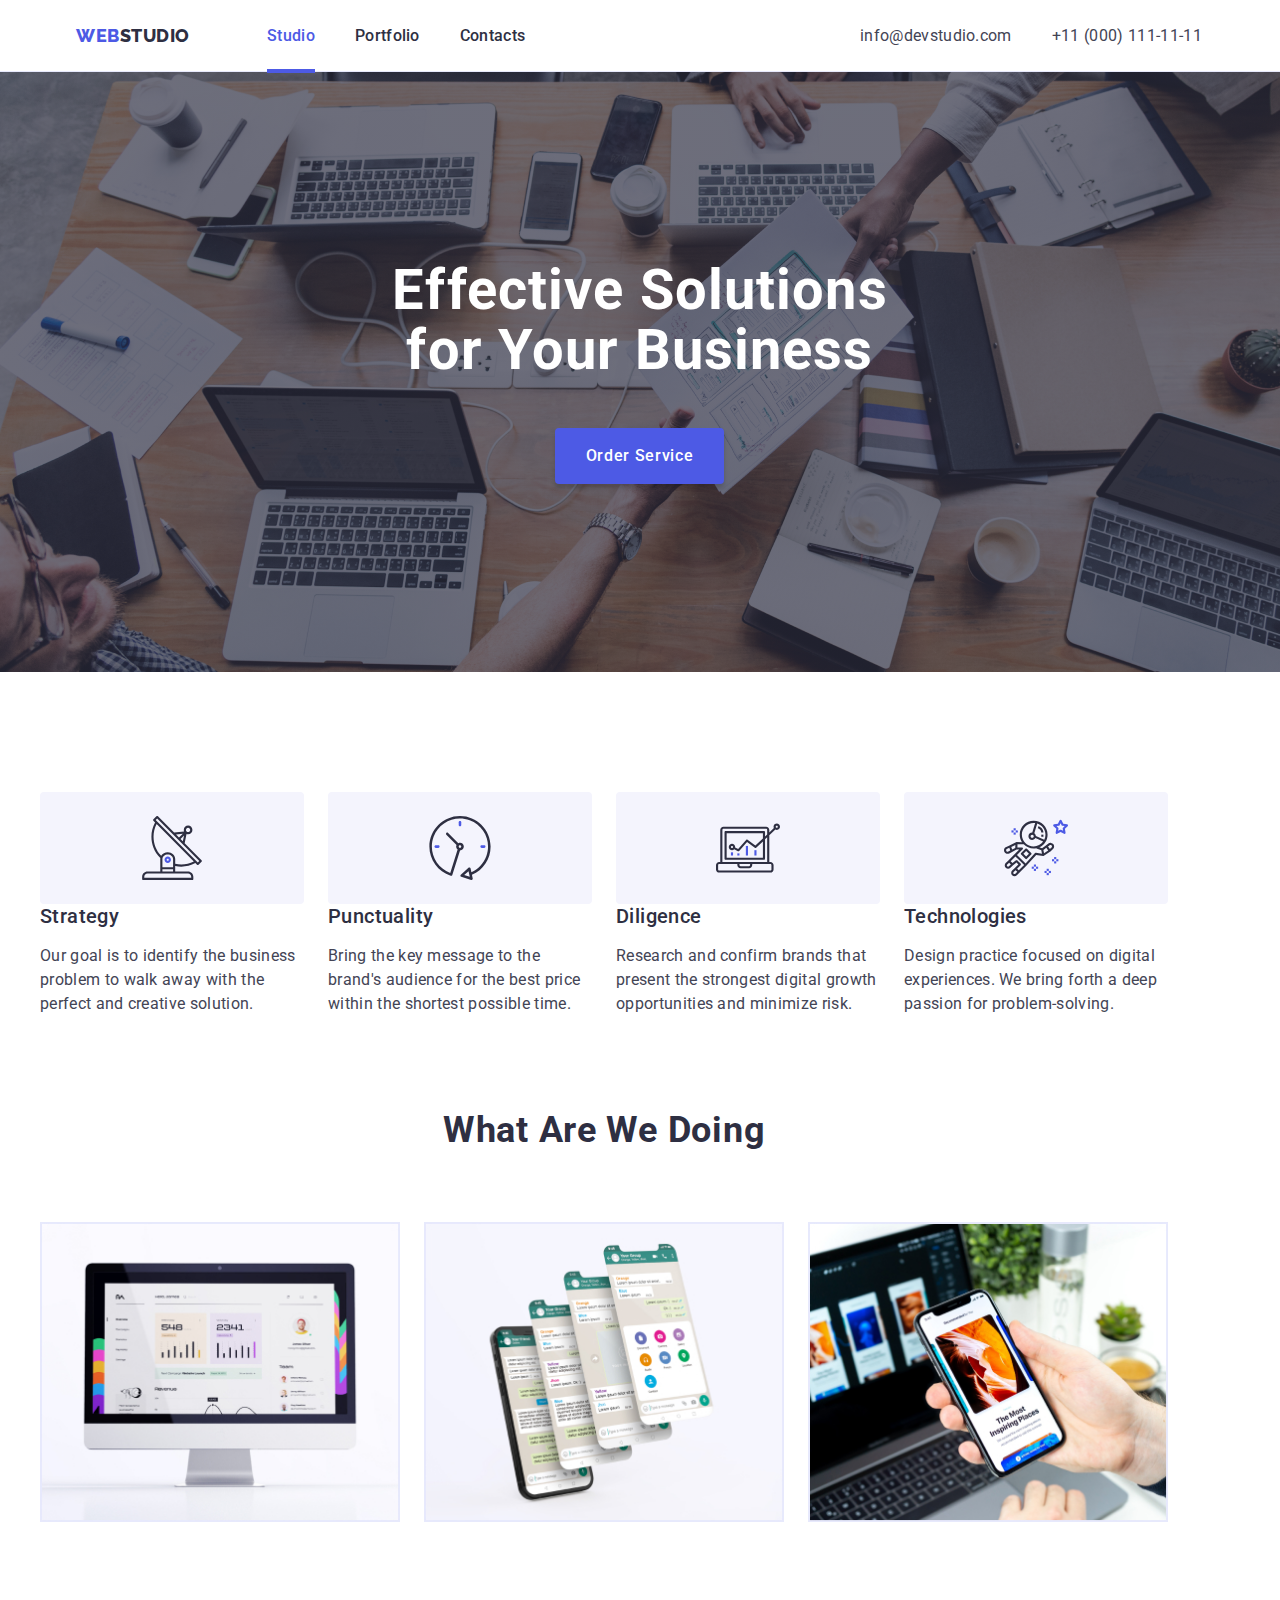
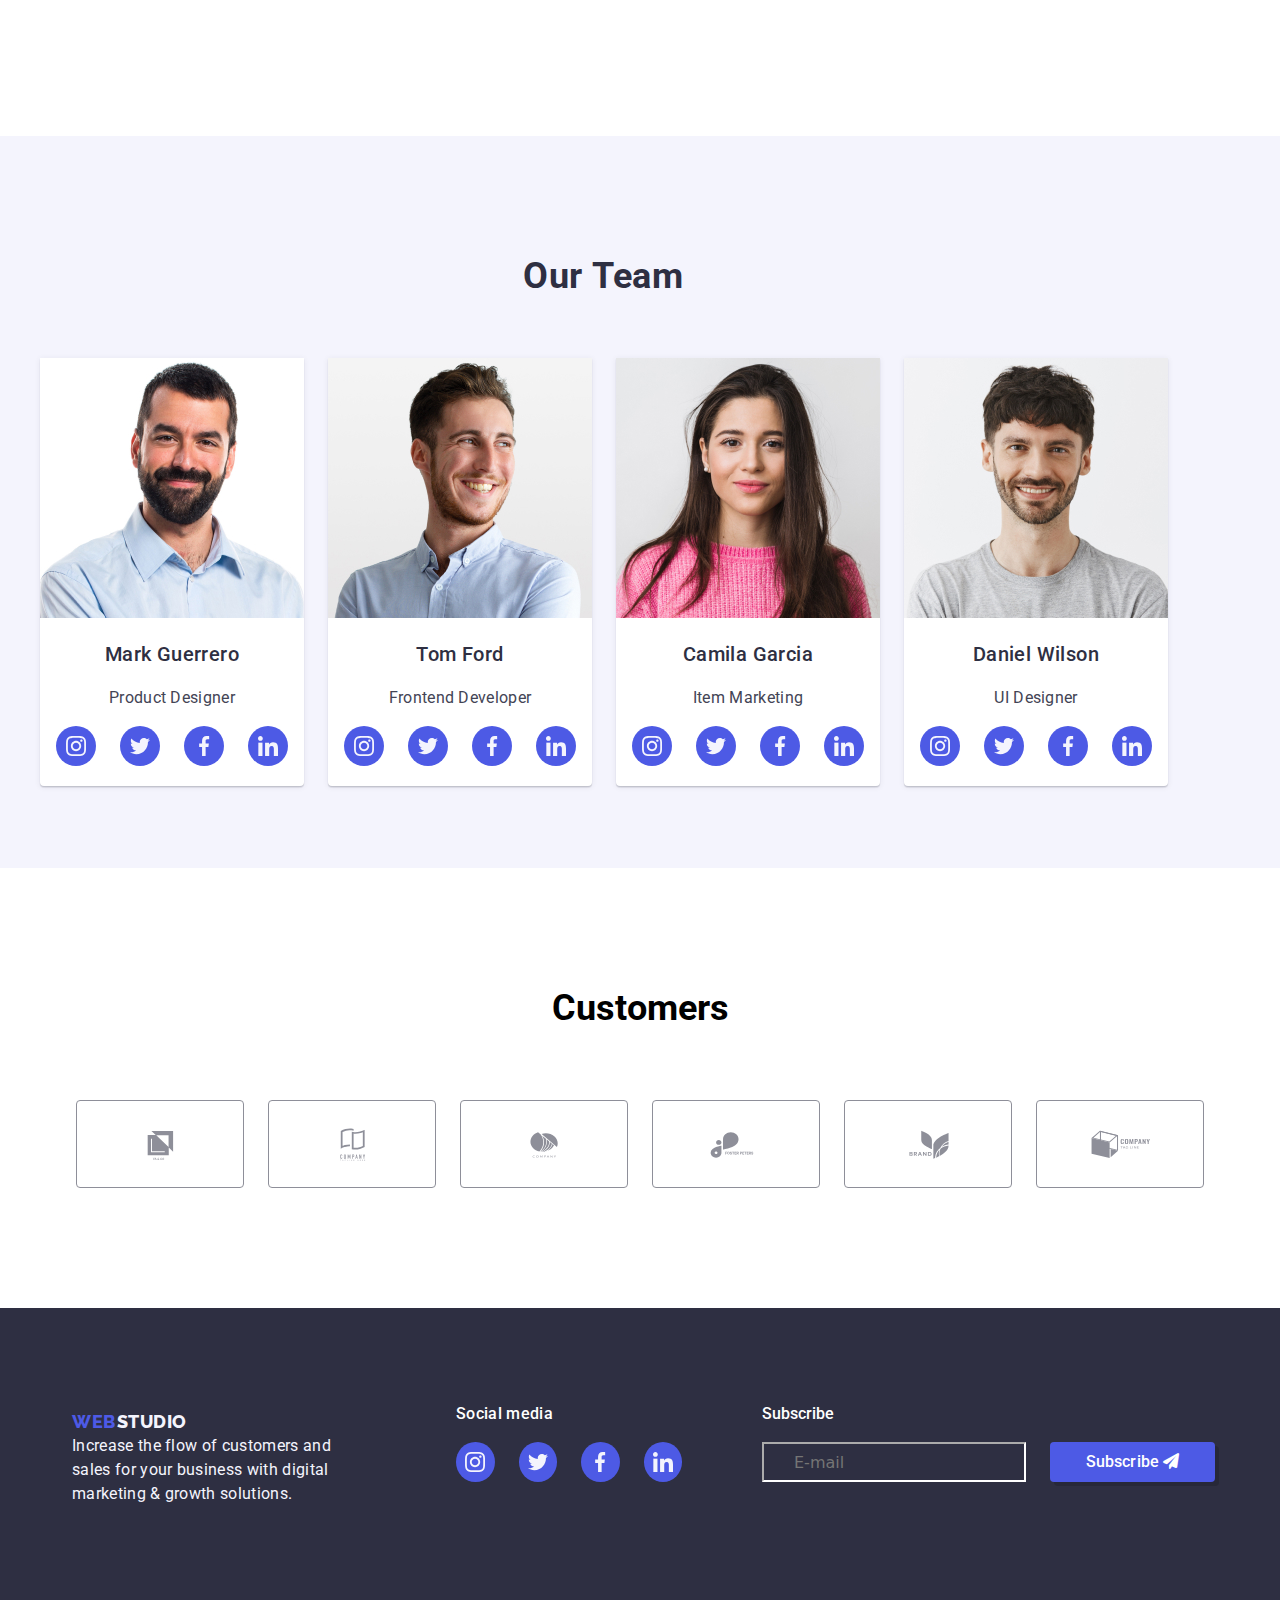
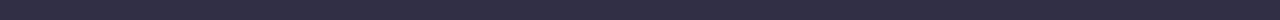
==== index.html @ cb174291 "repository-create" ====
<!DOCTYPE html>
<html lang="en">
  <head>
    <meta charset="UTF-8" />
    <meta name="viewport" content="width=device-width, initial-scale=1.0" />
      <link
      rel="stylesheet"
      href="https://cdnjs.cloudflare.com/ajax/libs/font-awesome/6.0.0/css/all.min.css"
      integrity="sha512-..."
      crossorigin="anonymous"
    />
    <link
      rel="stylesheet"
      href="https://cdnjs.cloudflare.com/ajax/libs/modern-normalize/1.0.0/modern-normalize.min.css"
    />
    <link rel="preconnect" href="https://fonts.googleapis.com" />
    <link rel="preconnect" href="https://fonts.gstatic.com" crossorigin />
    <link
      href="https://fonts.googleapis.com/css2?family=Roboto:wght@400;500;700;900&display=swap"
      rel="stylesheet"
    />
    <link rel="preconnect" href="https://fonts.googleapis.com" />
    <link rel="preconnect" href="https://fonts.gstatic.com" crossorigin />
    <link
      rel="stylesheet"
      href="https://cdnjs.cloudflare.com/ajax/libs/modern-normalize/2.0.0/modern-normalize.min.css"
      integrity="sha512-4xo8blKMVCiXpTaLzQSLSw3KFOVPWhm/TRtuPVc4WG6kUgjH6J03IBuG7JZPkcWMxJ5huwaBpOpnwYElP/m6wg=="
      crossorigin="anonymous"
      referrerpolicy="no-referrer"
    />
    <link
      href="https://fonts.googleapis.com/css2?family=Raleway:wght@800&display=swap"
      rel="stylesheet"
    />
    <link rel="stylesheet" type="text/css" href="./css/styles.css" />
    <title>WebStudio</title>
  </head>
  <body class="index-page">
    <!-- Top Line -->

    <header>
      <section class="top-line">
        <div class="container">
          <span class="logo">
            <a class="web-logo" href="index.html" type="button">WEB</a>
            <a class="studio-logo" href="index.html" type="button">STUDIO</a>
          </span>
          <nav>
            <span class="nav-menu">
              <a class="nav-studio" href="index.html" type="button">Studio</a>
              <a class="nav-portfolio" href="portfolio.html" type="button"
                >Portfolio</a
              >
              <a class="nav-contacts" href="" type="button">Contacts</a>
            </span>
          </nav>
          <span class="email-phone">
            <a href="" class="email">info@devstudio.com</a>
            <a href="" class="phone">+11 (000) 111-11-11</a>
          </span>
        </div>
      </section>
    </header>
    <main>
      <!-- hero image -->

      <section title="hero-image" class="hero-image">
        <div class="container">
          <section class="section94px">
            <h1 class="hero-title">
              Effective Solutions<br />
              for Your Business
            </h1>
            <div class="button">
              <button type="button" class="order-service" data-modal-open>Order Service</button>
            </div>
          </section>
        </section>
        </div>
        <div class="modal is-hidden" data-modal>
          <div class="modal-content">
           <button class="close-btn" data-modal-close>
              <svg><use href="./close-btn/symbol-defs.svg#icon-close-black"></use></svg>
            </button>
            <strong><span class="modal-headline">Leave your contacts and we will call you back</span></strong>
            <form action=# class="modal-form">
              <div class="form-group">
                <label class="form-label" for="Name">Name<i class="fa-solid fa-user"></i>
                <input type="text" id="Name">
                </label>
                 <label class="form-label" for="phone">Phone<i class="fa-solid fa-phone"></i>
                <input  type="tel" id="phone">
              </label>
                <label class="form-label" for="email">Email<i class="fa-solid fa-envelope"></i>

                <input class="form-email" type="email" id="email">
                </label>
                <label class="form-label" for="textbox">Comment</label>
                <textarea id="textbox" name="Comment" placeholder="   Text Input"></textarea>        
               </div>
            <div class="form-checkbox">
              <input class="checkbox-text" id="checkbox" type="checkbox">
            <p class="checkbox-text">I accept the terms and conditions of the</p> <a class="checkbox-ref" href="">Privacy Policy</a>
            </div>
            <input id="submit-button" type="submit" value="Send">
          </div>
        </form>
        </div>
      </section>
      

      <!-- Section 1 & 2 -->
      <section class="section1-2">
        <div class="container">
          <section class="section94px">
            <section class="section1" title="Section1">
              <span class="feature1">
                <div class="feature-icons">
                  <svg>
                    <use
                      href="./feature-icons/symbol-defs.svg#icon-antenna"
                    ></use>
                  </svg>
                </div>
                <h3 class="strategy">Strategy</h3>
                <p class="text-strategy">
                  Our goal is to identify the business problem to walk away with
                  the perfect and creative solution.
                </p>
              </span>
              <span class="feature2">
                <div class="feature-icons">
                  <svg>
                    <use
                      href="./feature-icons/symbol-defs.svg#icon-clock"
                    ></use>
                  </svg>
                </div>
                <h3 class="punctuality">Punctuality</h3>
                <p class="text-punctuality">
                  Bring the key message to the brand's audience for the best
                  price within the shortest possible time.
                </p>
              </span>
              <span class="feature3">
                <div class="feature-icons">
                  <svg>
                    <use
                      href="./feature-icons/symbol-defs.svg#icon-diagram"
                    ></use>
                  </svg>
                </div>
                <h3 class="diligence">Diligence</h3>
                <p class="text-diligence">
                  Research and confirm brands that present the strongest digital
                  growth opportunities and minimize risk.
                </p>
              </span>
              <span class="feature4">
                <div class="feature-icons">
                  <svg>
                    <use
                      href="./feature-icons/symbol-defs.svg#icon-astronaut"
                    ></use>
                  </svg>
                </div>
                <h3 class="tehnologies">Technologies</h3>
                <p class="text-tehnologies">
                  Design practice focused on digital experiences. We bring forth
                  a deep passion for problem-solving.
                </p>
              </span>
            </section>

            <!-- Section 2 -->

            <section title="Section2" class="section2">
              <h2 class="Section2-title">What are we doing</h2>
              <div class="technology-pictures">
                <div class="img-1">
                  <img
                    class="size-pictures"
                    src="./images/img 1.jpg"
                    alt="Rectangle-71"
                    width="360"
                    height="300"
                  />
                </div>
                <div class="img-2">
                  <img
                    class="size-pictures"
                    src="./images/img 2.jpg"
                    alt="Rectangle-71"
                    width="360"
                    height="300"
                  />
                </div>
                <div class="img-3">
                  <img
                    class="size-pictures"
                    src="./images/img 3.jpg"
                    alt="Rectangle-71"
                    width="360"
                    height="300"
                  />
                </div>
              </div>
            </section>
          </section>
        </div>
      </section>

      <!-- Section 3 -->

      <section class="section3" title="section3">
        <div class="container">
          <section class="section94px">
            <div class="title1">
              <h2 class="our-team">Our Team</h2>
            </div>
            <div class="pepole">
              <ul>
                <li class="team-card1">
                  <img
                    class="img"
                    src="./images/Team Card 1.jpg"
                    alt="Mark-Guerrero"
                    width="264"
                    height="260"
                  />
                  <h3 class="name">Mark Guerrero</h3>
                  <p class="job-description">Product Designer</p>
                  <div class="icons-list">
                    <a
                      href="https://www.instagram.com/"
                      target="_blank"
                      class="icon"
                      aria-label="instagram-link"
                    >
                      <svg>
                        <use
                          href="./icons/symbol-defs.svg#icon-instagram"
                        ></use>
                      </svg>
                    </a>
                    <a
                      href="https://twitter.com/home"
                      target="_blank"
                      class="icon"
                      aria-label="instagram-link"
                    >
                      <svg>
                        <use href="./icons/symbol-defs.svg#icon-twitter"></use>
                      </svg>
                    </a>
                    <a
                      href="https://facebook.com/"
                      target="_blank"
                      class="icon"
                      aria-label="instagram-link"
                    >
                      <svg>
                        <use href="./icons/symbol-defs.svg#icon-facebook"></use>
                      </svg>
                    </a>
                    <a
                      href="https://www.linkedin.com"
                      target="_blank"
                      class="icon"
                      aria-label="instagram-link"
                    >
                      <svg>
                        <use href="./icons/symbol-defs.svg#icon-linkedin"></use>
                      </svg>
                    </a>
                  </div>
                </li>
              </ul>
              <ul>
                <li class="team-card2">
                  <img
                    class="img"
                    src="./images/Team Card 2.jpg"
                    alt="Tom-Ford"
                    width="264"
                    height="260"
                  />
                  <h3 class="name">Tom Ford</h3>
                  <p class="job-description">Frontend Developer</p>
                  <div class="icons-list">
                    <a
                      href="https://www.instagram.com/"
                      target="_blank"
                      class="icon"
                      aria-label="instagram-link"
                    >
                      <svg>
                        <use
                          href="./icons/symbol-defs.svg#icon-instagram"
                        ></use>
                      </svg>
                    </a>
                    <a
                      href="https://twitter.com/home"
                      target="_blank"
                      class="icon"
                      aria-label="instagram-link"
                    >
                      <svg>
                        <use href="./icons/symbol-defs.svg#icon-twitter"></use>
                      </svg>
                    </a>
                    <a
                      href="https://facebook.com/"
                      target="_blank"
                      class="icon"
                      aria-label="instagram-link"
                    >
                      <svg>
                        <use href="./icons/symbol-defs.svg#icon-facebook"></use>
                      </svg>
                    </a>
                    <a
                      href="https://www.linkedin.com"
                      target="_blank"
                      class="icon"
                      aria-label="instagram-link"
                    >
                      <svg>
                        <use href="./icons/symbol-defs.svg#icon-linkedin"></use>
                      </svg>
                    </a>
                  </div>
                </li>
              </ul>
              <ul>
                <li class="team-card3">
                  <img
                    class="img"
                    src="./images/Team Card 3.jpg"
                    alt="Camila-Garcia"
                    width="264"
                    height="260"
                  />
                  <h3 class="name">Camila Garcia</h3>
                  <p class="job-description">Item Marketing</p>
                  <div class="icons-list">
                    <a
                      href="https://www.instagram.com/"
                      target="_blank"
                      class="icon"
                      aria-label="instagram-link"
                    >
                      <svg>
                        <use
                          href="./icons/symbol-defs.svg#icon-instagram"
                        ></use>
                      </svg>
                    </a>
                    <a
                      href="https://twitter.com/home"
                      target="_blank"
                      class="icon"
                      aria-label="instagram-link"
                    >
                      <svg>
                        <use href="./icons/symbol-defs.svg#icon-twitter"></use>
                      </svg>
                    </a>
                    <a
                      href="https://facebook.com/"
                      target="_blank"
                      class="icon"
                      aria-label="instagram-link"
                    >
                      <svg>
                        <use href="./icons/symbol-defs.svg#icon-facebook"></use>
                      </svg>
                    </a>
                    <a
                      href="https://www.linkedin.com"
                      target="_blank"
                      class="icon"
                      aria-label="instagram-link"
                    >
                      <svg>
                        <use href="./icons/symbol-defs.svg#icon-linkedin"></use>
                      </svg>
                    </a>
                  </div>
                </li>
              </ul>
              <ul>
                <li class="team-card4">
                  <img
                    class="img"
                    src="./images/Team Card 4.jpg"
                    alt="Daniel-Wilson"
                    width="264"
                    height="260"
                  />
                  <h3 class="name">Daniel Wilson</h3>
                  <p class="job-description">UI Designer</p>
                  <div class="icons-list">
                    <a
                      href="https://www.instagram.com/"
                      target="_blank"
                      class="icon"
                      aria-label="instagram-link"
                    >
                      <svg>
                        <use
                          href="./icons/symbol-defs.svg#icon-instagram"
                        ></use>
                      </svg>
                    </a>
                    <a
                      href="https://twitter.com/home"
                      target="_blank"
                      class="icon"
                      aria-label="instagram-link"
                    >
                      <svg>
                        <use href="./icons/symbol-defs.svg#icon-twitter"></use>
                      </svg>
                    </a>
                    <a
                      href="https://facebook.com/"
                      target="_blank"
                      class="icon"
                      aria-label="instagram-link"
                    >
                      <svg>
                        <use href="./icons/symbol-defs.svg#icon-facebook"></use>
                      </svg>
                    </a>
                    <a
                      href="https://www.linkedin.com"
                      target="_blank"
                      class="icon"
                      aria-label="instagram-link"
                    >
                      <svg>
                        <use href="./icons/symbol-defs.svg#icon-linkedin"></use>
                      </svg>
                    </a>
                  </div>
                </li>
              </ul>
            </div>
          </section>
        </div>
      </section>

      <!-- Section 4 -->
 <section class="section-four">
            <h2>Customers</h2>
            <div class="customers">
                <div class="customers-logo">
                    <svg>
                        <use href="./clients-icons/symbol-defs.svg#icon-logo-1"></use>
                    </svg>
                </div>
                <div class="customers-logo">
                    <svg>
                        <use href="./clients-icons/symbol-defs.svg#icon-logo-2"></use>
                    </svg>
                </div>
                <div class="customers-logo">
                    <svg>
                        <use href="./clients-icons/symbol-defs.svg#icon-logo-3"></use>
                    </svg>
                </div>
                <div class="customers-logo">
                    <svg>
                        <use href="./clients-icons/symbol-defs.svg#icon-logo-4"></use>
                    </svg>
                </div>
                <div class="customers-logo">
                    <svg>
                        <use href="./clients-icons/symbol-defs.svg#icon-logo-5"></use>
                    </svg>
                </div>
                <div class="customers-logo">
                    <svg>
                        <use href="./clients-icons/symbol-defs.svg#icon-logo-6"></use>
                    </svg>
                </div>
            </div>
            </div>
            </section>
            </main>

  
    <!-- Footer -->

 
    <footer>
      <section class="footer">
        <div class="container">
          <div class="section94px">
            <div class="position-footer">
              <div class="logo-text">
                <span class="logo-footer">
                  <a class="web-footer" href="index.html">WEB</a>
                  <a class="studio-footer" href="index.html">STUDIO </a>
                </span>
                <div class="text-footer">
                  <p class="text5">
                    Increase the flow of customers and sales for your business
                    with digital marketing & growth solutions.
                  </p>
                </div>
              </div>
              <div class="e-mail-input-social">
                <div class="social">
                  <h3 class="social-media">Social media</h3>
                  <div class="icons-list">
                    <a
                      href="https://www.instagram.com"
                      target="_blank"
                      class="icon"
                      aria-label="instagram-link"
                    >
                      <svg>
                        <use
                          href="./icons/symbol-defs.svg#icon-instagram"
                        ></use>
                      </svg>
                    </a>
                    <a
                      href="https://twitter.com/?lang=ro"
                      target="_blank"
                      class="icon"
                      aria-label="twitter-link"
                    >
                      <svg>
                        <use href="./icons/symbol-defs.svg#icon-twitter"></use>
                      </svg>
                    </a>
                    <a
                      href="https://www.facebook.com/"
                      target="_blank"
                      class="icon"
                      aria-label="facebook-link"
                    >
                      <svg>
                        <use
                          href="./icons/symbol-defs.svg#icon-facebook"
                        ></use>
                      </svg>
                    </a>
                    <a
                      href="https://www.linkedin.com/"
                      target="_blank"
                      class="icon"
                      aria-label="linkedin-link"
                    >
                      <svg>
                        <use
                          href="./icons/symbol-defs.svg#icon-linkedin"
                        ></use>
                      </svg>
                    </a>
                  </div>
                </div>
                <div class="e-mail-input">
                  <label class="email-footer" for="email">Subscribe</label>
                  <div class="input-button-container">
                    <input
                      type="email"
                      id="email"
                      name="email"
                      placeholder="E-mail"
                    />
                    <button class="subscribe">
                      Subscribe <i class="fa-solid fa-paper-plane"></i>
                    </button>
                  </div>
                </div>
              </div>
            </div>
          </div>
        </div>
      </section>
    </footer>
    <script src="./js/modal.js"></script>
  </body>
</html>
---- css/styles.css ----
.body {
  background: #fff;
}
ul,
a,
h3 {
  padding-inline-start: 94px 0px;
}

.container {
  width: 1200px;
  position: absolute;
  display: flex;
  left: 50%;
  transform: translate(-50%);
  justify-content: center;
}

.section94px {
  padding: 94px 0px;
  /* height: auto; */
}

.top-line > .container {
  height: 72px;
}

.hero-image > .container {
  height: 600px;
}

/*NAV MENU -- TOP LINE*/

.top-line {
  width: auto;
  height: 72px;
  background: #fff;
  border-bottom: 1px solid #e7e9fc;
  display: flex;
  align-items: center;
  /* position: fixed; */
}

.logo {
  padding-top: 24px;
  display: flex;
  align-items: center;
  justify-content: flex-start;
  flex-direction: row;
  gap: 0px;
  width: 115px;
  height: 48px;
  position: relative;
}

.web-logo {
  font-family: "Raleway", sans-serif;
  font-weight: 800;
  font-size: 18px;
  line-height: 21px;
  line-height: 1.16667;
  letter-spacing: 0.03em;
  text-transform: uppercase;
  color: #4d5ae5;
}

.studio-logo {
  font-family: "Raleway", sans-serif;
  font-weight: 800;
  font-size: 18px;
  line-height: 21px;
  line-height: 1.16667;
  letter-spacing: 0.03em;
  text-transform: uppercase;
  color: #2e2f42;
}

.nav-menu {
  display: flex;
  align-items: flex-start;
  justify-content: flex-start;
  flex-direction: row;
  gap: 40px;
  width: 337px;
  height: 48px;
  padding-left: 76px;
  padding-top: 24px;
}

.nav-studio,
.nav-portfolio,
.nav-contacts {
  font-family: "Roboto", sans-serif;
  font-weight: 500;
  font-size: 16px;
  line-height: 24px;
  line-height: 1.5;
  letter-spacing: 0.02em;
  color: #2e2f42;
}

.email-phone {
  align-items: flex-start;
  justify-content: flex-start;
  flex-direction: row;
  width: 676px;
  height: 48px;
  display: flex;
  position: relative;
  padding-left: 332px;
  padding-top: 24px;
}

.email {
  font-family: "Roboto", sans-serif;
  font-weight: 400;
  font-size: 16px;
  line-height: 24px;
  line-height: 1.5;
  letter-spacing: 0.02em;
  color: #434455;
}

.phone {
  font-family: "Roboto", sans-serif;
  font-weight: 400;
  font-size: 16px;
  line-height: 24px;
  line-height: 1.5;
  letter-spacing: 0.02em;
  color: #434455;
  padding-left: 40px;
}

.top-line a:hover,
header.top-line a:focus {
  color: rgb(0, 0, 255);
}
.top-line a {
  transition-property: color;
  transition-duration: 0.25s;
  transition-timing-function: cubic-bezier(0.4, 0, 0.2, 1);
}

a {
  text-decoration: none;
}

/* --HERO IMAGE-- */

.hero-image {
  width: auto;
  height: 600px;
  background: var(--NAVY-BLUE, #2e2f42);
  flex-shrink: 0;
}

.hero-image > .container {
  display: block;
}

.button {
  /* display: flex; */
  width: 684px;
  height: 104px;
  padding-top: 48px;
  padding-left: 515px;
  padding-bottom: 150px;
}

.order-service {
  transition-property: background-color;
  transition-duration: 0.25s;
  transition-timing-function: cubic-bezier(0.4, 0, 0.2, 1);
  font-family: "Roboto", sans-serif;
  font-weight: 500;
  font-size: 16px;
  font-style: normal;
  line-height: 24px;
  letter-spacing: 0.04em;
  color: var(--WHITE, #fff);
  background: #4d5ae5;
  border: none;
  cursor: pointer;
  border-radius: 4px;
  gap: 10px;
  box-shadow: 0 4px 4px 0 rgba(0, 0, 0, 0.15);
  align-items: center;
  justify-content: center;
  width: 169px;
  height: 56px;
}
.order-service:hover {
  background-color: rgb(0, 0, 255);
}

.hero-title {
  margin: 0px;
  font-family: "Roboto", sans-serif;
  font-weight: 700;
  font-size: 56px;
  font-style: normal;
  line-height: 60px;
  letter-spacing: 0.02em;
  text-align: center;
  color: var(--WHITE, #fff);
  padding-top: 94px;
}

/*SECTION 1 & 2*/

.section1-2 {
  height: 1064px;
  width: auto;
  padding-bottom: 26px;
}

.section1-2 > .container {
  display: block;
}

.section1 {
  width: 1128px;
  height: 224px;
  padding-top: 26px;

  display: flex;
}

.feature1,
.feature2,
.feature3,
.feature4 {
  align-items: flex-start;
  justify-content: flex-start;
  flex-direction: column;
  gap: 8px;
  width: 264px;
  height: 104px;
}

.feature2,
.feature3,
.feature4 {
  margin-left: 24px;
}

.strategy,
.punctuality,
.diligence,
.tehnologies {
  font-family: "Roboto", sans-serif;
  font-weight: 500;
  font-size: 20px;
  font-style: normal;
  line-height: 24px;
  letter-spacing: 0.02em;
  color: var(--NAVY-BLUE, #2e2f42);
  margin: 0px;
}

.text-strategy,
.text-punctuality,
.text-diligence,
.text-tehnologies {
  font-family: "Roboto", sans-serif;
  font-weight: 400;
  font-size: 16px;
  font-style: normal;
  line-height: 24px;
  letter-spacing: 0.02em;
  color: var(--SLATE, #434455);
}

/*SECTION 2*/

.section2 {
  width: 1128px;
  height: 652px;
  flex-shrink: 0;
  padding-top: 120px;

  padding: bottom 26px;
}

.Section2-title {
  font-family: "Roboto", sans-serif;
  font-weight: 1103;
  font-size: 36px;
  font-style: normal;
  line-height: 40px;
  letter-spacing: 0.02em;
  text-transform: capitalize;
  margin: 0px;
  color: var(--NAVY-BLUE, #2e2f42);
  padding-left: 403px;
}

.technology-pictures {
  width: 1128px;
  height: 372px;
  display: flex;
  padding-top: 72px;
}

.img-1,
.img-2,
.img-3 {
  display: flex;
  align-items: flex-start;
  justify-content: flex-start;
  flex-direction: column;
  gap: 0px;
  width: 360px;
  height: 300px;
}

.img-2,
.img-3 {
  margin-left: 24px;
}

.size-pictures {
  border: 1px solid #e7e9fc;
  width: 360px;
  height: 300px;
}

/*SECTION 3 */

.section3 {
  width: auto;
  height: 732px;
  background: #f4f4fd;
  flex-shrink: 0;
}

.section3 > .container {
  display: block;
  height: 732px;
}

.title1 {
  display: flex;
  width: 647px;
  height: 40px;
  padding-top: 26px;
  padding-left: 483px;
}

.our-team {
  font-family: "Roboto", sans-serif;
  font-weight: 700;
  font-size: 36px;
  font-style: normal;
  line-height: 40px;
  letter-spacing: 0.02em;
  color: var(--NAVY-BLUE, #2e2f42);
  position: absolute;
  margin: 0px;
}

.pepole {
  width: 1128px;
  height: 452px;
  display: flex;
  padding-top: 72px;
}

ul {
  padding: 0;
}

.team-card1,
.team-card2,
.team-card3,
.team-card4 {
  list-style-type: none;
  align-items: center;
  justify-content: center;
  flex-direction: column;
  gap: 32px;
  border-radius: 0 0 4px 4px;
  padding: 0px 0px 32px 0px;
  width: 264px;
  height: 428px;
  box-shadow: 0 2px 1px 0 rgba(46, 47, 66, 0.08),
    0 1px 1px 0 rgba(46, 47, 66, 0.16), 0 1px 6px 0 rgba(46, 47, 66, 0.08);
  background: #fff;
}

.team-card2,
.team-card3,
.team-card4 {
  margin-left: 24px;
}

.img {
  width: 264px;
  height: 260px;
  background: url(<path-to-image>),
    lightgray -97.034px -0.927px / 181.897% 251.37% no-repeat;
}

.name {
  font-family: "Roboto", sans-serif;
  font-weight: 500;
  font-size: 20px;
  font-style: normal;
  line-height: 24px;
  letter-spacing: 0.02em;
  text-align: center;
  color: var(--NAVY-BLUE, #2e2f42);
}

.job-description {
  font-family: "Roboto", sans-serif;
  font-weight: 400;
  font-size: 16px;
  font-style: normal;
  line-height: 24px;
  letter-spacing: 0.02em;
  text-align: center;
  color: var(--SLATE, #434455);
}

.section3 h3:hover,
.section3 h3:focus,
.section3 p:hover,
.section3 p:focus {
  color: rgb(0, 0, 255);
  cursor: pointer;
}
.section3 h3,
.section3 p {
  transition-property: color;
  transition-duration: 0.25s;
  transition-timing-function: cubic-bezier(0.4, 0, 0.2, 1);
}

/*FOOTER*/

.footer {
  width: 100%;
  height: 312px;
  background: #2e2f42;
  flex-shrink: 0;
}
.footer > .container {
  display: block;
  height: 312px;
}

.logo-text {
  width: 264px;
  height: 118.5px;
  flex-shrink: 0;
  padding-top: 7.5px;
}

.logo-footer {
  display: flex;
  align-items: center;
  justify-content: flex-start;
  flex-direction: row;
  gap: 0px;
  width: 115px;
  height: 24px;
}

.footer a:hover {
  color: rgb(0, 0, 255);
}
.footer a {
  transition-property: color;
  transition-duration: 0.25s;
  transition-timing-function: cubic-bezier(0.4, 0, 0.2, 1);
}
.web-footer {
  font-family: "Raleway", sans-serif;
  font-weight: 800;
  font-size: 18px;
  font-style: normal;
  line-height: 21px;
  letter-spacing: 0.03em;
  text-transform: uppercase;
  color: var(--IRIS, #4d5ae5);
  display: flex;
  width: 44px;
  height: 21px;
  flex-direction: column;
  justify-content: center;
}

.studio-footer {
  font-family: "Raleway", sans-serif;
  font-weight: 800;
  font-size: 18px;
  font-style: normal;
  line-height: 21px;
  letter-spacing: 0.03em;
  text-transform: uppercase;
  color: var(--CLOUD, #f4f4fd);
  display: flex;
  width: 71px;
  height: 21px;
  flex-direction: column;
  justify-content: center;
}

.text-footer1 {
  width: 264px;
  height: 88px;
  padding-top: 16px;
}

.text5 {
  font-family: "Roboto", sans-serif;
  font-weight: 400;
  font-size: 16px;
  font-style: normal;
  line-height: 24px;
  letter-spacing: 0.02em;
  color: var(--CLOUD, #f4f4fd);
  width: 264px;
  margin: 0px;
}

/*PORTFOLIO CSS*/
.portfolio-main {
  width: 100%;
  height: 1692px;
}

.portfolio-main > .container {
  height: 1692px;
  display: block;
}
.filters {
  display: flex;
  align-items: flex-start;
  justify-content: flex-start;
  flex-direction: row;
  gap: 24px;
  width: 857px;
  height: 50px;
  padding-top: 2px;
  padding-left: 271px;
  margin: 0;
}

.all-butoon {
  font-family: "Roboto", sans-serif;
  font-weight: 500;
  font-size: 16px;
  font-style: normal;
  line-height: 24px;
  letter-spacing: 0.04em;
  color: #4d5ae5;
  background: #f4f4fd;
  border: none;
  cursor: pointer;
  border-radius: 4px;
  gap: 10px;
  align-items: center;
  justify-content: center;
  width: 69px;
  height: 48px;
  padding: 0px;
  z-index: 1;
  position: absolute;
}
.all-butoon:hover {
  background-color: #404bbf;
  color: WHITE;
}
.all-butoon {
  transition-property: background-color;
  transition-duration: 0.25s;
  transition-timing-function: cubic-bezier(0.4, 0, 0.2, 1);
}
.btn1-position {
  margin-left: 69px;
}

.web-site {
  font-family: "Roboto", sans-serif;
  font-weight: 500;
  font-size: 16px;
  font-style: normal;
  line-height: 24px;
  letter-spacing: 0.04em;
  color: #4d5ae5;
  background: #f4f4fd;
  border: none;
  cursor: pointer;
  border-radius: 4px;
  gap: 10px;
  align-items: center;
  justify-content: center;
  width: 116px;
  height: 48px;
}

.app {
  font-family: "Roboto", sans-serif;
  font-weight: 500;
  font-size: 16px;
  font-style: normal;
  line-height: 24px;
  letter-spacing: 0.04em;
  color: #4d5ae5;
  background: #f4f4fd;
  border: none;
  cursor: pointer;
  border-radius: 4px;
  gap: 10px;
  align-items: center;
  justify-content: center;
  width: 78px;
  height: 48px;
}

.design {
  font-family: "Roboto", sans-serif;
  font-weight: 500;
  font-size: 16px;
  font-style: normal;
  line-height: 24px;
  letter-spacing: 0.04em;
  color: #4d5ae5;
  background: #f4f4fd;
  border: none;
  cursor: pointer;
  border-radius: 4px;
  gap: 10px;
  align-items: center;
  justify-content: center;
  width: 101px;
  height: 48px;
}

.marketing {
  font-family: "Roboto", sans-serif;
  font-weight: 500;
  font-size: 16px;
  font-style: normal;
  line-height: 24px;
  letter-spacing: 0.04em;
  color: #4d5ae5;
  background: #f4f4fd;
  border: none;
  cursor: pointer;
  border-radius: 4px;
  gap: 10px;
  align-items: center;
  justify-content: center;
  width: 126px;
  height: 48px;
}

/*Section row*/

.row-1 {
  width: 1128px;
  height: 492px;
  padding-top: 72px;
}

.row-2 {
  width: 1128px;
  height: 468px;

  padding-top: 48px;
}

.row-3 {
  width: 1128px;
  height: 494px;

  padding-top: 48px;
  padding-bottom: 26px;
}

.row-1,
.row-2,
.row-3,
li {
  list-style-type: none;
}

.project-card1 {
  display: flex;
}

.project-card2 {
  border: 1px solid #e7e9fc;
  width: 360px;
  height: 420px;
  background: #fff;
}

.project-card1 .project-card2:nth-child(2),
.project-card1 .project-card2:nth-child(3) {
  margin-left: 24px;
}

.card-content1,
.card-content2,
.card-content3 {
  align-items: flex-start;
  justify-content: center;
  flex-direction: column;
  gap: 8px;
  margin-top: 32px;
  width: 360px;
  height: 56px;
  padding: 16px;
}

.footer-title {
  font-family: "Roboto", sans-serif;
  font-weight: 500;
  font-size: 20px;

  line-height: 24px;
  line-height: 1.2;
  letter-spacing: 0.02em;
  color: #2e2f42;
  margin: 0px;
}

.footer-pharagraf {
  font-family: "Roboto", sans-serif;
  font-weight: 400;
  font-size: 16px;

  line-height: 24px;
  line-height: 1.5;
  letter-spacing: 0.02em;
  color: #434455;
  margin: 0px;
}

.img-portfolio1,
.img-portfolio2,
.img-portfolio3 {
  width: 360px;
  height: 300px;
}

.hero-image {
  background: linear-gradient(#2e2f42b2, #2e2f42b2),
    url("/images/hero-image.jpg");
}
.icons-list {
  display: flex;
  justify-content: center;
  gap: 24px;
  margin-top: 8px;
}
.icons-list .icon svg {
  width: 16px;
  height: 16px;
  top: 12px;
  left: 12px;
}
.icons-list .icon {
  width: 40px;
  height: 40px;
  background-color: #4d5ae5;
  border-radius: 50%;
}
.icons-list .icon {
  display: flex;
  justify-content: center;
  align-items: center;
}
.icons-list .icon:hover {
  background-color: #000a73;
}
.icon-list .icon:focus {
  background-color: #000ea8;
}
.icon-list {
  transition-property: background-color;
  transition-duration: 0.25s;
  transition-timing-function: cubic-bezier(0.4, 0, 0.2, 1);
}
.footer {
  background: rgb(2, 0, 36);
  background: linear-gradient(
    90deg,
    rgba(2, 0, 36, 1) 0%,
    rgba(11, 9, 42, 1) 7%,
    rgba(18, 17, 47, 1) 21%,
    rgba(21, 20, 49, 1) 35%,
    rgba(28, 27, 54, 1) 45%,
    rgba(34, 34, 58, 1) 64%,
    rgba(41, 41, 62, 1) 83%,
    rgba(46, 47, 66, 1) 100%,
    rgba(41, 65, 87, 1) 100%,
    rgba(31, 102, 129, 1) 100%,
    rgba(19, 146, 179, 1) 100%,
    rgba(0, 212, 255, 1) 100%
  );
}
.social-text {
  font-family: Roboto;
  font-size: 16px;
  font-weight: 500;
  line-height: 24px;
  letter-spacing: 0.02em;
  color: #ffffff;
}

.span .feature1,
.span .feature2,
.span .feature3,
.span .feature4 {
  display: inline-block;
}
.feature-icons {
  display: flex;
  justify-content: center;
  align-items: center;
  width: 264px;
  height: 112px;
  border-radius: 4px;
  background-color: #f4f4fd;
}
.feature-icons svg {
  width: 64px;
  height: 64px;
  top: 24px;
  left: 100px;
  padding: 0px, 2.14px, 0px, 2.14px;
}
.section-four > h2 {
  text-align: center;
  margin-top: 120px;
  font-family: Roboto;
  font-weight: 700;
  font-size: 36px;
  line-height: 40px;
}

.customers {
  display: flex;
  justify-content: center;
  gap: 24px;
  margin-top: 72px;
  margin-bottom: 120px;
}

.customers .customers-logo {
  width: 168px;
  height: 88px;
  border: 1px solid #8e8f99;
  border-radius: 4px;
  display: flex;
  justify-content: center;
  align-items: center;
}

.customers .customers-logo:hover,
.customers .customers-logo:active {
  border: 1px solid #10a5f5;
}
.customers .customers-logo {
  transition-property: color;
  transition-duration: 0.25s;
  transition-timing-function: cubic-bezier(0.4, 0, 0.2, 1);
}
.customers-logo svg {
  color: #8e8f99;
  width: 104px;
  height: 56px;
}

.customers-logo svg:hover {
  color: #10a5f5;
}
.customers-logo svg {
  transition-property: color;
  transition-duration: 0.25s;
  transition-timing-function: cubic-bezier(0.4, 0, 0.2, 1);
}
.social-footer {
  display: flex;
  flex-direction: column;
  width: 208px;
  height: 80px;
}
.test123 {
  display: flex;
  justify-content: start;
  gap: 143px;
}
.project-card2 {
  box-shadow: 0 4px 8px rgba(0, 0, 0, 0.1);
  /* Tranziție pentru efectul de tranziție lin al umbrei */
  transition: box-shadow 0.3s ease;
}
.project-card2:hover {
  box-shadow: 0 8px 16px rgba(0, 0, 0, 0.2);
}
.all-butoon:hover {
  box-shadow: 0 8px 16px rgba(0, 0, 0, 0.2);
}
.web-site:hover {
  box-shadow: 0 8px 16px rgba(0, 0, 0, 0.2);
}
.app:hover {
  box-shadow: 0 8px 16px rgba(0, 0, 0, 0.2);
}
.design:hover {
  box-shadow: 0 8px 16px rgba(0, 0, 0, 0.2);
}
.marketing:hover {
  box-shadow: 0 8px 16px rgba(0, 0, 0, 0.2);
}
.project-card2 {
  transition-property: box-shadow;
  transition-duration: 0.25s;
  transition-timing-function: cubic-bezier(0.4, 0, 0.2, 1);
}
.all-butoon {
  transition-property: box-shadow, background-color;
  transition-duration: 0.25s;
  transition-timing-function: cubic-bezier(0.4, 0, 0.2, 1);
}
.web-site {
  transition-property: box-shadow;
  transition-duration: 0.25s;
  transition-timing-function: cubic-bezier(0.4, 0, 0.2, 1);
}
.design {
  transition-property: box-shadow;
  transition-duration: 0.25s;
  transition-timing-function: cubic-bezier(0.4, 0, 0.2, 1);
}
.marketing {
  transition-property: box-shadow;
  transition-duration: 0.25s;
  transition-timing-function: cubic-bezier(0.4, 0, 0.2, 1);
}
.app {
  transition-property: box-shadow;
  transition-duration: 0.25s;
  transition-timing-function: cubic-bezier(0.4, 0, 0.2, 1);
}
.nav-studio {
  position: relative;
}
.nav-studio::after {
  content: "";
  position: absolute;
  left: 0;
  bottom: -25px;
  width: 100%;
  height: 4px;
  background-color: #4d5ae5;
}

body:not(.index-page) .nav-studio::after {
  display: none;
}
.index-page .nav-studio {
  color: #4d5ae5;
}

.nav-portfolio {
  position: relative;
}
.nav-portfolio::after {
  content: "";
  position: absolute;
  left: 0;
  bottom: -25px;
  width: 100%;
  height: 4px;
  background-color: #4d5ae5;
}
body:not(.portfolio-page) .nav-portfolio::after {
  display: none;
}
.portfolio-page .nav-portfolio {
  color: #4d5ae5;
}
.card-hover {
  position: relative;
  overflow: hidden;
}

.card-hover::before {
  content: "";
  position: absolute;
  bottom: 0; /* Plasează suprapunerea în partea de jos a cardului */
  left: 0;
  width: 100%;
  height: 0; /* Începe cu o înălțime de 0 */
  background-color: #4d5ae5;
  transition: height 0.3s ease; /* Adaugă o tranziție pentru înălțime */
}

.card-hover:hover::before {
  height: 100%; /* Mărește înălțimea suprapunerii la 100% la trecerea cu mouse-ul */
}
.overlay-text {
  position: absolute;
  bottom: 50%;
  left: 0;
  width: 100%;
  text-align: center;
  transform: translateY(50%);
  color: #f4f4fd;
  font-size: 20px;
  font-weight: bold;
  opacity: 0; /* Inițial, setăm opacitatea la 0 */
  transition: opacity 0.3s ease; /* Adăugăm o tranziție pentru opacitate */
}

.project-card2:hover .overlay-text {
  opacity: 1; /* La trecerea cu mouse-ul peste card, setăm opacitatea la 1 */
}
.overlay-text {
  font-family: Roboto;
  font-size: 16px;
  font-weight: 400;
  line-height: 24px;
  letter-spacing: 0.02em;
  text-align: center;
}
.is-hidden {
  visibility: hidden;
  opacity: 0;
  transform: scale(1.1);
}
.modal {
  box-shadow: 0px 2px 1px 0px #00000033;
  box-shadow: 0px 1px 3px 0px #0000001f;
  box-shadow: 0px 1px 1px 0px #00000024;
  background-color: #2e2f4266;
  position: fixed;
  top: 0;
  left: 0;
  width: 100vw;
  height: 100vh;
  display: flex;
  justify-content: center;
  align-items: center;
  z-index: 2;
  opacity: 1;
  transition: transform;
  transition-duration: 0.25s;
  transition-timing-function: cubic-bezier(0.4, 0, 0.2, 1);
}
.modal-content {
  padding: 16px;
  background-color: #fff;
  width: 525px;
  height: 677px;
  position: relative;
}
.close-btn {
  width: 24px;
  height: 24px;
  background-color: #e7e9fc;
  border: 1px solid #0000001a;
  border-radius: 50%;
  color: #2e2f42;
  outline: none;
  position: absolute;
  top: 24px;
  right: 24px;
  z-index: 3;
}
.close-btn svg {
  width: 8px;
  height: 8px;
  top: 8px;
  left: 8px;
}

/* REMASTERED FOOTER */

.footer {
  width: 100%;
  height: 19.5em;
  background: #2e2f42;
  flex-shrink: 0;
  transition: background-color 250ms cubic-bezier(0.4, 0, 0.2, 1),
    color 250ms cubic-bezier(0.4, 0, 0.2, 1),
    box-shadow 250ms cubic-bezier(0.4, 0, 0.2, 1);
}
.footer > .container {
  height: 19.5em;
}

.position-footer {
  display: flex;
  padding-left: 2em;
}

.logo-text {
  width: 16.5em;
  height: 7.40625em;
  flex-shrink: 0;
  padding-top: 0.46875rem;
}

.logo-footer {
  display: flex;
  gap: 0em;
  width: 7.1875em;
  height: 1.5em;
}

.footer a:hover {
  color: #4d5ae5;
  outline: none;
  box-shadow: 0 0.125em 0.25em rgba(0, 0, 0, 0.1);
}

.web-footer {
  font-family: "Raleway", sans-serif;
  font-weight: 800;
  font-size: 1.125em;
  font-style: normal;
  line-height: 1.3125em;
  letter-spacing: 0.03em;
  text-transform: uppercase;
  color: var(--IRIS, #4d5ae5);
  display: flex;
  width: 4.4375em;
  height: 1.3125em;
}

.studio-footer {
  font-family: "Raleway", sans-serif;
  font-weight: 800;
  font-size: 1.125em;
  font-style: normal;
  line-height: 1.3125em;
  letter-spacing: 0.03em;
  text-transform: uppercase;
  color: var(--CLOUD, #f4f4fd);
  display: flex;
  width: 4.4375em;
  height: 1.3125em;
}

.text-footer1 {
  width: 16.5em;
  height: 5.5em;
  padding-top: 1em;
}

.text5 {
  font-family: "Roboto", sans-serif;
  font-weight: 400;
  font-size: 1em;
  font-style: normal;
  line-height: 1.5em;
  letter-spacing: 0.02em;
  color: var(--CLOUD, #f4f4fd);
  width: 16.5em;
  margin: 0em;
}

.e-mail-input-social {
  display: flex;
}

.social {
  width: 14.125em;
  height: 7.5em;
  margin-left: 7.5em;
}
.social > h3 {
  margin: 0em;
}

.social-media {
  color: var(--WHITE, #fff);
  font-family: "Roboto", sans-serif;
  font-size: 1em;
  font-style: normal;
  font-weight: 500;
  line-height: 1.5em;
  letter-spacing: 0.02em;
}

.icons-list {
  display: flex;
  gap: 1.5em;
  margin-top: 1em;
  justify-content: center;
}

.icons-list .icon svg {
  width: 1.25em;
  height: 1.25em;
  justify-content: center;
}
.icons-list .icon {
  width: 2.5em;
  height: 2.5em;
  background: #4d5ae5;
  border-radius: 50%;
  display: flex;
  justify-content: center;
  align-items: center;
  transition: background-color 250ms cubic-bezier(0.4, 0, 0.2, 1),
    color 250ms cubic-bezier(0.4, 0, 0.2, 1),
    box-shadow 250ms cubic-bezier(0.4, 0, 0.2, 1);
}

.icons-list .icon:hover {
  background: #31d0aa;
  outline: none;
  color: #333333;
  box-shadow: 0 0.125em 0.25em rgba(0, 0, 0, 0.1);
}

.icons-list .icon:focus {
  background: #4d5ae5;
}

.e-mail-input {
  display: flex;
  flex-direction: column;
  margin-left: 5em;
  width: 28.3125em;
  height: 5em;
  flex-shrink: 0;
}

.email-footer {
  color: var(--WHITE, #fff);
  font-family: "Roboto", sans-serif;
  font-size: 1em;
  font-style: normal;
  font-weight: 500;
  line-height: 1.5em;
  letter-spacing: 0em;
  margin-bottom: 1em;
}

.input-button-container {
  display: flex;
}

.input-button-container input {
  width: 16.5em;
  height: 2.5em;
  flex-shrink: 0;
  background-color: transparent;
  border-color: white;
  color: white;
}

.subscribe {
  font-family: "Roboto", sans-serif;
  font-weight: 500;
  font-size: 1em;
  font-style: normal;
  line-height: 1.5em;
  letter-spacing: 0.01em;
  color: var(--WHITE, #fff);
  background: #4d5ae5;
  border: none;
  cursor: pointer;
  border-radius: 0.25em;
  gap: 0.625em;
  box-shadow: 00.25em 0.25em 0 rgba(0, 0, 0, 0.15);
  align-items: center;
  justify-content: center;
  width: 10.5625em;
  height: 2.5em;
  margin-left: 1.5em;
  transition: background-color 250ms cubic-bezier(0.4, 0, 0.2, 1),
    color 250ms cubic-bezier(0.4, 0, 0.2, 1),
    box-shadow 250ms cubic-bezier(0.4, 0, 0.2, 1);
}

.subscribe:hover {
  background: #404bbf;
  outline: none;
  box-shadow: 0 2px 4px rgba(0, 0, 0, 0.1);
}

.modal-headline {
  font-family: Roboto;
  font-size: 16px;
  font-weight: 500;
  line-height: 24px;
  letter-spacing: 0.02em;
  text-align: center;
  color: #2e2f42;
  display: flex;
  justify-content: center;
  align-items: center;
  margin-top: 58px;
}
.form-group {
  position: relative;
  display: flex;
  flex-direction: column;
  gap: 8px;
  margin: 16px 24px 20px 16px;
}
.form-checkbox {
  display: flex;
  justify-content: center;
  align-items: center;
  gap: 8px;
  margin-right: 24px;
}
input#submit-button {
  width: 169px;
  height: 56px;
  padding: 16px 32px 16px 32px;
  gap: 10px;
  margin-left: 146px;
  margin-top: 24px;
  background-color: #4d5ae5;
  color: #ffffff;
  font-family: Roboto;
  font-size: 16px;
  font-weight: 500;
  line-height: 24px;
  text-align: center;
  border-radius: 4px;
}
input#Name,
input#phone {
  border-radius: 4px;
  width: 100%;
  height: 40px;
  border: 1px solid #2e2f4266;
  padding-left: 30px;
}
input#email {
  padding-left: 30px;
}
.form-email {
  border-radius: 4px;
  width: 100%;
  height: 40px;
  border: 1px solid #2e2f4266;
}

textarea {
  height: 142px;
  width: 452px;
  resize: none;
  border-radius: 4px;
  border: 1px solid #2e2f4266;
}
.checkbox-text {
  font-family: Roboto;
  font-size: 12px;
  font-weight: 400;
  line-height: 14px;
  letter-spacing: 0.04em;
  text-align: left;
  color: grey;
}
.checkbox-ref {
  text-decoration: underline;
  color: #4d5ae5;
  font-family: Roboto;
  font-weight: 400;
  font-size: 12px;
  line-height: 16px;
}
label.form-label {
  position: relative;
}
.form-label {
  position: relative;
}
.form-label i {
  position: absolute;
  transform: translate(12px, 28px);
  left: 0;
}
input:hover {
  border: 1px solid #4d5ae5;
}
.form-label i:hover {
  color: #4d5ae5;
}
input#Name:hover {
  border: 1px solid #4d5ae5;
}

input#phone:hover {
  border: 1px solid #4d5ae5;
}
textarea#textbox {
  padding-left: 15px;
}
textarea#textbox:hover {
  border: 1px solid #4d5ae5;
}
.form-label:focus-within i {
  color: #4d5ae5;
}
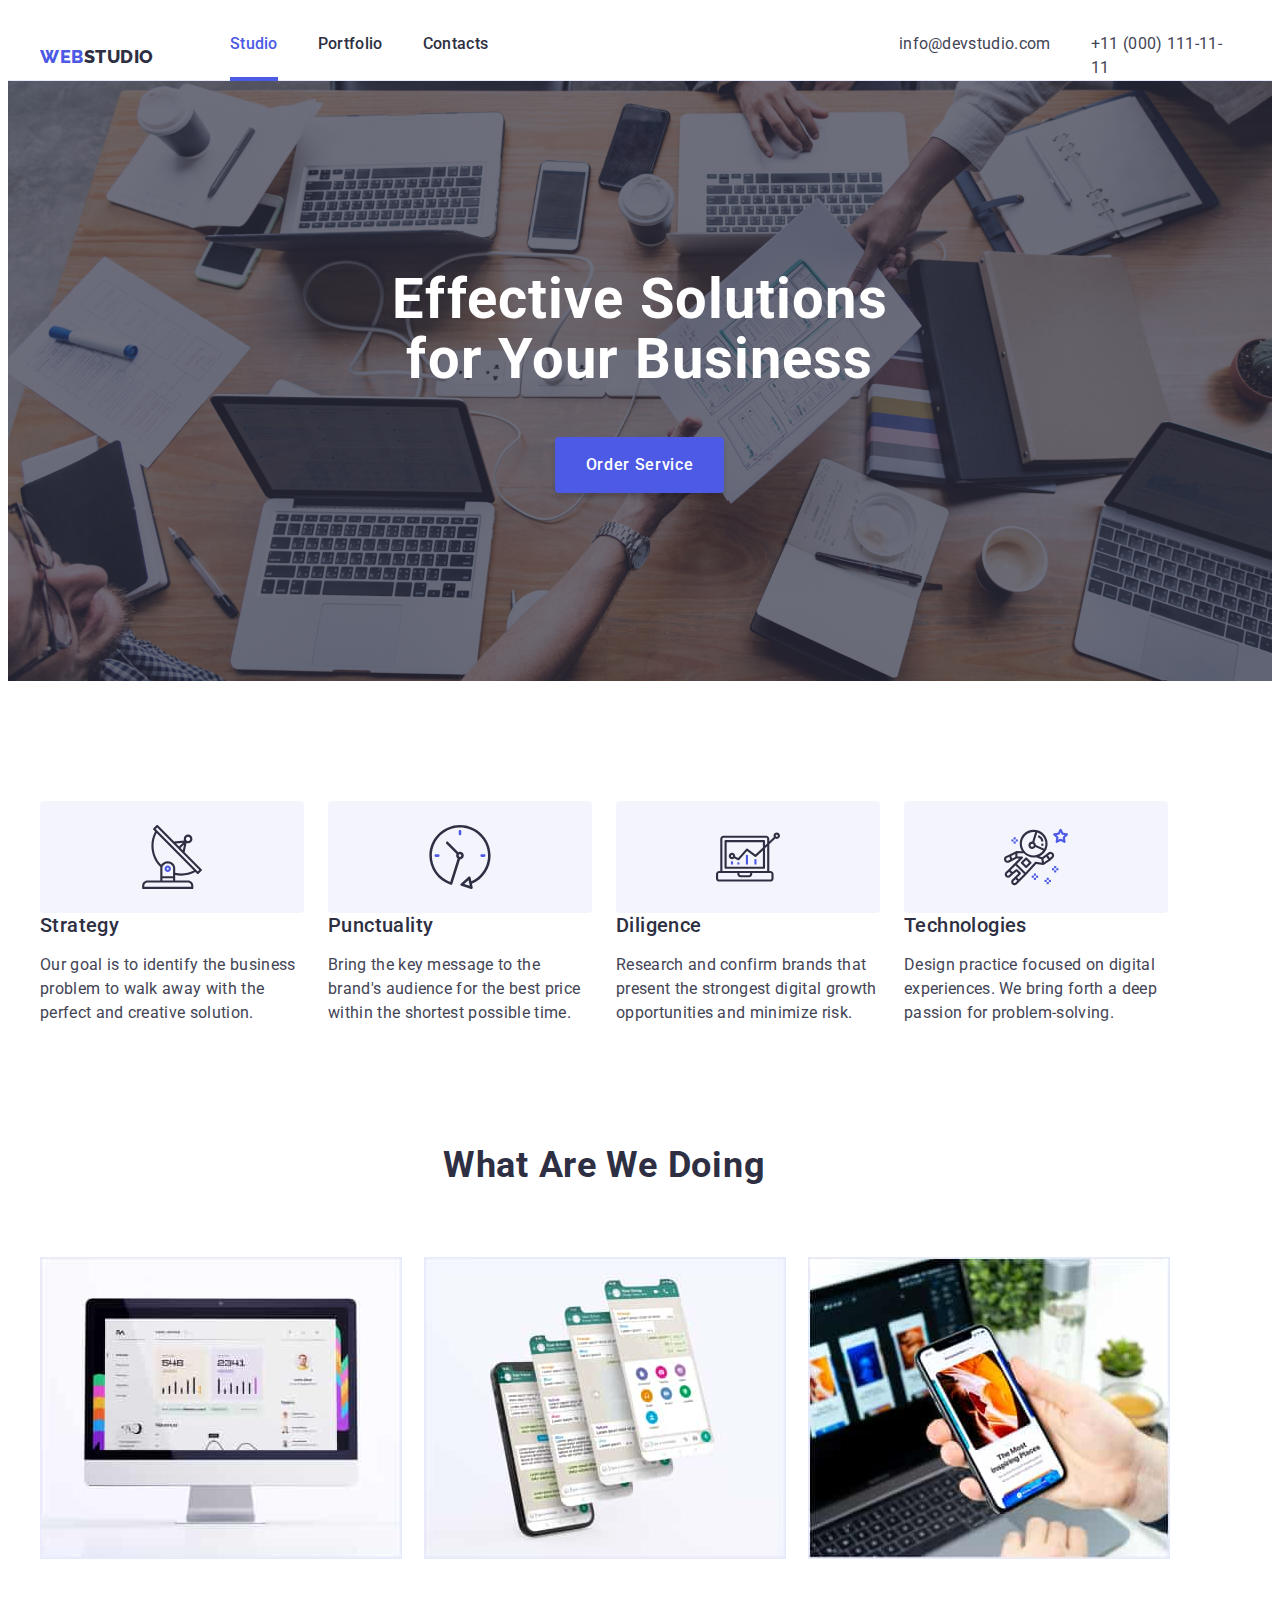
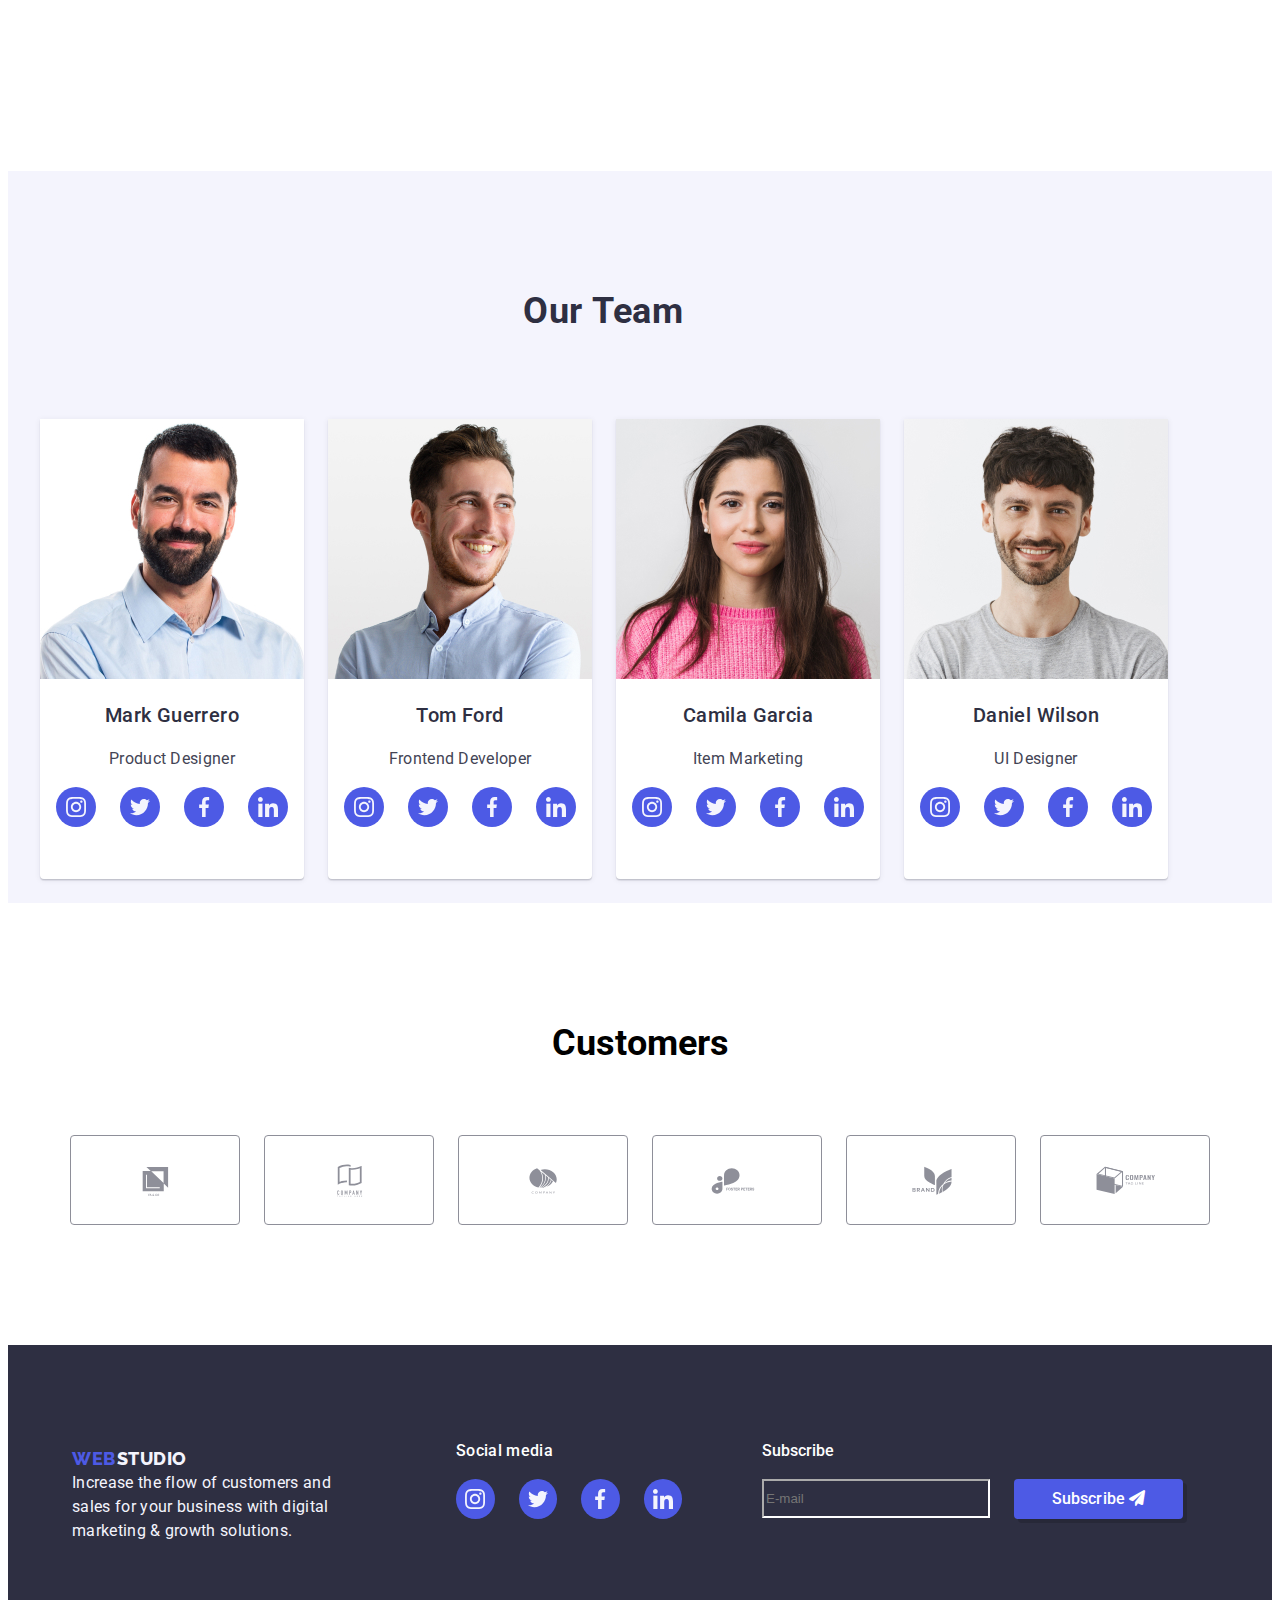
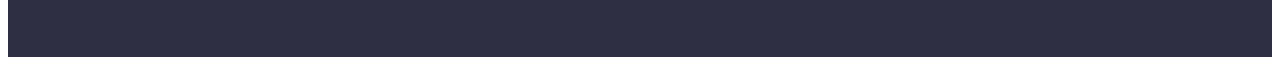
==== commit a8691f07: "Fixed-errors" ====
--- a/index.html
+++ b/index.html
@@ -3,15 +3,11 @@
   <head>
     <meta charset="UTF-8" />
     <meta name="viewport" content="width=device-width, initial-scale=1.0" />
-      <link
+    <link
       rel="stylesheet"
       href="https://cdnjs.cloudflare.com/ajax/libs/font-awesome/6.0.0/css/all.min.css"
       integrity="sha512-..."
       crossorigin="anonymous"
-    />
-    <link
-      rel="stylesheet"
-      href="https://cdnjs.cloudflare.com/ajax/libs/modern-normalize/1.0.0/modern-normalize.min.css"
     />
     <link rel="preconnect" href="https://fonts.googleapis.com" />
     <link rel="preconnect" href="https://fonts.gstatic.com" crossorigin />
@@ -42,16 +38,14 @@
       <section class="top-line">
         <div class="container">
           <span class="logo">
-            <a class="web-logo" href="index.html" type="button">WEB</a>
-            <a class="studio-logo" href="index.html" type="button">STUDIO</a>
+            <a class="web-logo" href="index.html">WEB</a>
+            <a class="studio-logo" href="index.html">STUDIO</a>
           </span>
           <nav>
             <span class="nav-menu">
-              <a class="nav-studio" href="index.html" type="button">Studio</a>
-              <a class="nav-portfolio" href="portfolio.html" type="button"
-                >Portfolio</a
-              >
-              <a class="nav-contacts" href="" type="button">Contacts</a>
+              <a class="nav-studio" href="index.html">Studio</a>
+              <a class="nav-portfolio" href="portfolio.html">Portfolio</a>
+              <a class="nav-contacts" href="">Contacts</a>
             </span>
           </nav>
           <span class="email-phone">
@@ -72,49 +66,65 @@
               for Your Business
             </h1>
             <div class="button">
-              <button type="button" class="order-service" data-modal-open>Order Service</button>
+              <button type="button" class="order-service" data-modal-open>
+                Order Service
+              </button>
             </div>
           </section>
-        </section>
-        </div>
-        <div class="modal is-hidden" data-modal>
-          <div class="modal-content">
-           <button class="close-btn" data-modal-close>
-              <svg><use href="./close-btn/symbol-defs.svg#icon-close-black"></use></svg>
-            </button>
-            <strong><span class="modal-headline">Leave your contacts and we will call you back</span></strong>
-            <form action=# class="modal-form">
-              <div class="form-group">
-                <label class="form-label" for="Name">Name<i class="fa-solid fa-user"></i>
-                <input type="text" id="Name">
-                </label>
-                 <label class="form-label" for="phone">Phone<i class="fa-solid fa-phone"></i>
-                <input  type="tel" id="phone">
+        </div>
+      </section>
+      <div class="modal is-hidden" data-modal>
+        <div class="modal-content">
+          <button class="close-btn" data-modal-close>
+            <svg>
+              <use href="./close-btn/symbol-defs.svg#icon-close-black"></use>
+            </svg>
+          </button>
+          <strong
+            ><span class="modal-headline"
+              >Leave your contacts and we will call you back</span
+            ></strong
+          >
+          <form action="#" class="modal-form">
+            <div class="form-group">
+              <label class="form-label" for="Name"
+                >Name<i class="fa-solid fa-user"></i>
+                <input type="text" id="Name" />
               </label>
-                <label class="form-label" for="email">Email<i class="fa-solid fa-envelope"></i>
-
-                <input class="form-email" type="email" id="email">
-                </label>
-                <label class="form-label" for="textbox">Comment</label>
-                <textarea id="textbox" name="Comment" placeholder="   Text Input"></textarea>        
-               </div>
+              <label class="form-label" for="phone"
+                >Phone<i class="fa-solid fa-phone"></i>
+                <input type="tel" id="phone" />
+              </label>
+              <label class="form-label" for="email"
+                >Email<i class="fa-solid fa-envelope"></i>
+
+                <input class="form-email" type="email" id="email" />
+              </label>
+              <label class="form-label" for="textbox">Comment</label>
+              <textarea
+                id="textbox"
+                name="Comment"
+                placeholder="   Text Input"
+              ></textarea>
+            </div>
             <div class="form-checkbox">
-              <input class="checkbox-text" id="checkbox" type="checkbox">
-            <p class="checkbox-text">I accept the terms and conditions of the</p> <a class="checkbox-ref" href="">Privacy Policy</a>
+              <input class="checkbox-text" id="checkbox" type="checkbox" />
+              <p class="checkbox-text">
+                I accept the terms and conditions of the
+              </p>
+              <a class="checkbox-ref" href="">Privacy Policy</a>
             </div>
-            <input id="submit-button" type="submit" value="Send">
-          </div>
-        </form>
-        </div>
-      </section>
-      
+            <input id="submit-button" type="submit" value="Send" />
+          </form>
+        </div>
+      </div>
 
       <!-- Section 1 & 2 -->
       <section class="section1-2">
         <div class="container">
           <section class="section94px">
             <section class="section1" title="Section1">
-              <span class="feature1">
+              <div class="feature1">
                 <div class="feature-icons">
                   <svg>
                     <use
@@ -127,8 +137,8 @@
                   Our goal is to identify the business problem to walk away with
                   the perfect and creative solution.
                 </p>
-              </span>
-              <span class="feature2">
+              </div>
+              <div class="feature2">
                 <div class="feature-icons">
                   <svg>
                     <use
@@ -141,8 +151,8 @@
                   Bring the key message to the brand's audience for the best
                   price within the shortest possible time.
                 </p>
-              </span>
-              <span class="feature3">
+              </div>
+              <div class="feature3">
                 <div class="feature-icons">
                   <svg>
                     <use
@@ -155,8 +165,8 @@
                   Research and confirm brands that present the strongest digital
                   growth opportunities and minimize risk.
                 </p>
-              </span>
-              <span class="feature4">
+              </div>
+              <div class="feature4">
                 <div class="feature-icons">
                   <svg>
                     <use
@@ -169,7 +179,7 @@
                   Design practice focused on digital experiences. We bring forth
                   a deep passion for problem-solving.
                 </p>
-              </span>
+              </div>
             </section>
 
             <!-- Section 2 -->
@@ -180,7 +190,7 @@
                 <div class="img-1">
                   <img
                     class="size-pictures"
-                    src="./images/img 1.jpg"
+                    src="./images/img1.jpg"
                     alt="Rectangle-71"
                     width="360"
                     height="300"
@@ -189,7 +199,7 @@
                 <div class="img-2">
                   <img
                     class="size-pictures"
-                    src="./images/img 2.jpg"
+                    src="./images/img2.jpg"
                     alt="Rectangle-71"
                     width="360"
                     height="300"
@@ -198,7 +208,7 @@
                 <div class="img-3">
                   <img
                     class="size-pictures"
-                    src="./images/img 3.jpg"
+                    src="./images/img3.jpg"
                     alt="Rectangle-71"
                     width="360"
                     height="300"
@@ -223,7 +233,7 @@
                 <li class="team-card1">
                   <img
                     class="img"
-                    src="./images/Team Card 1.jpg"
+                    src="./images/Team-Card-1.jpg"
                     alt="Mark-Guerrero"
                     width="264"
                     height="260"
@@ -280,7 +290,7 @@
                 <li class="team-card2">
                   <img
                     class="img"
-                    src="./images/Team Card 2.jpg"
+                    src="./images/Team-Card-2.jpg"
                     alt="Tom-Ford"
                     width="264"
                     height="260"
@@ -337,7 +347,7 @@
                 <li class="team-card3">
                   <img
                     class="img"
-                    src="./images/Team Card 3.jpg"
+                    src="./images/Team-Card-3.jpg"
                     alt="Camila-Garcia"
                     width="264"
                     height="260"
@@ -394,7 +404,7 @@
                 <li class="team-card4">
                   <img
                     class="img"
-                    src="./images/Team Card 4.jpg"
+                    src="./images/Team-Card-4.jpg"
                     alt="Daniel-Wilson"
                     width="264"
                     height="260"
@@ -453,48 +463,45 @@
       </section>
 
       <!-- Section 4 -->
- <section class="section-four">
-            <h2>Customers</h2>
-            <div class="customers">
-                <div class="customers-logo">
-                    <svg>
-                        <use href="./clients-icons/symbol-defs.svg#icon-logo-1"></use>
-                    </svg>
-                </div>
-                <div class="customers-logo">
-                    <svg>
-                        <use href="./clients-icons/symbol-defs.svg#icon-logo-2"></use>
-                    </svg>
-                </div>
-                <div class="customers-logo">
-                    <svg>
-                        <use href="./clients-icons/symbol-defs.svg#icon-logo-3"></use>
-                    </svg>
-                </div>
-                <div class="customers-logo">
-                    <svg>
-                        <use href="./clients-icons/symbol-defs.svg#icon-logo-4"></use>
-                    </svg>
-                </div>
-                <div class="customers-logo">
-                    <svg>
-                        <use href="./clients-icons/symbol-defs.svg#icon-logo-5"></use>
-                    </svg>
-                </div>
-                <div class="customers-logo">
-                    <svg>
-                        <use href="./clients-icons/symbol-defs.svg#icon-logo-6"></use>
-                    </svg>
-                </div>
-            </div>
-            </div>
-            </section>
-            </main>
-
-  
+      <section class="section-four">
+        <h2>Customers</h2>
+        <div class="customers">
+          <div class="customers-logo">
+            <svg>
+              <use href="./clients-icons/symbol-defs.svg#icon-logo-1"></use>
+            </svg>
+          </div>
+          <div class="customers-logo">
+            <svg>
+              <use href="./clients-icons/symbol-defs.svg#icon-logo-2"></use>
+            </svg>
+          </div>
+          <div class="customers-logo">
+            <svg>
+              <use href="./clients-icons/symbol-defs.svg#icon-logo-3"></use>
+            </svg>
+          </div>
+          <div class="customers-logo">
+            <svg>
+              <use href="./clients-icons/symbol-defs.svg#icon-logo-4"></use>
+            </svg>
+          </div>
+          <div class="customers-logo">
+            <svg>
+              <use href="./clients-icons/symbol-defs.svg#icon-logo-5"></use>
+            </svg>
+          </div>
+          <div class="customers-logo">
+            <svg>
+              <use href="./clients-icons/symbol-defs.svg#icon-logo-6"></use>
+            </svg>
+          </div>
+        </div>
+      </section>
+    </main>
+
     <!-- Footer -->
 
- 
     <footer>
       <section class="footer">
         <div class="container">
@@ -545,9 +552,7 @@
                       aria-label="facebook-link"
                     >
                       <svg>
-                        <use
-                          href="./icons/symbol-defs.svg#icon-facebook"
-                        ></use>
+                        <use href="./icons/symbol-defs.svg#icon-facebook"></use>
                       </svg>
                     </a>
                     <a
@@ -557,9 +562,7 @@
                       aria-label="linkedin-link"
                     >
                       <svg>
-                        <use
-                          href="./icons/symbol-defs.svg#icon-linkedin"
-                        ></use>
+                        <use href="./icons/symbol-defs.svg#icon-linkedin"></use>
                       </svg>
                     </a>
                   </div>
@@ -569,7 +572,7 @@
                   <div class="input-button-container">
                     <input
                       type="email"
-                      id="email"
+                      id="email-footer"
                       name="email"
                       placeholder="E-mail"
                     />
@@ -586,4 +589,4 @@
     </footer>
     <script src="./js/modal.js"></script>
   </body>
-</html>+</html>
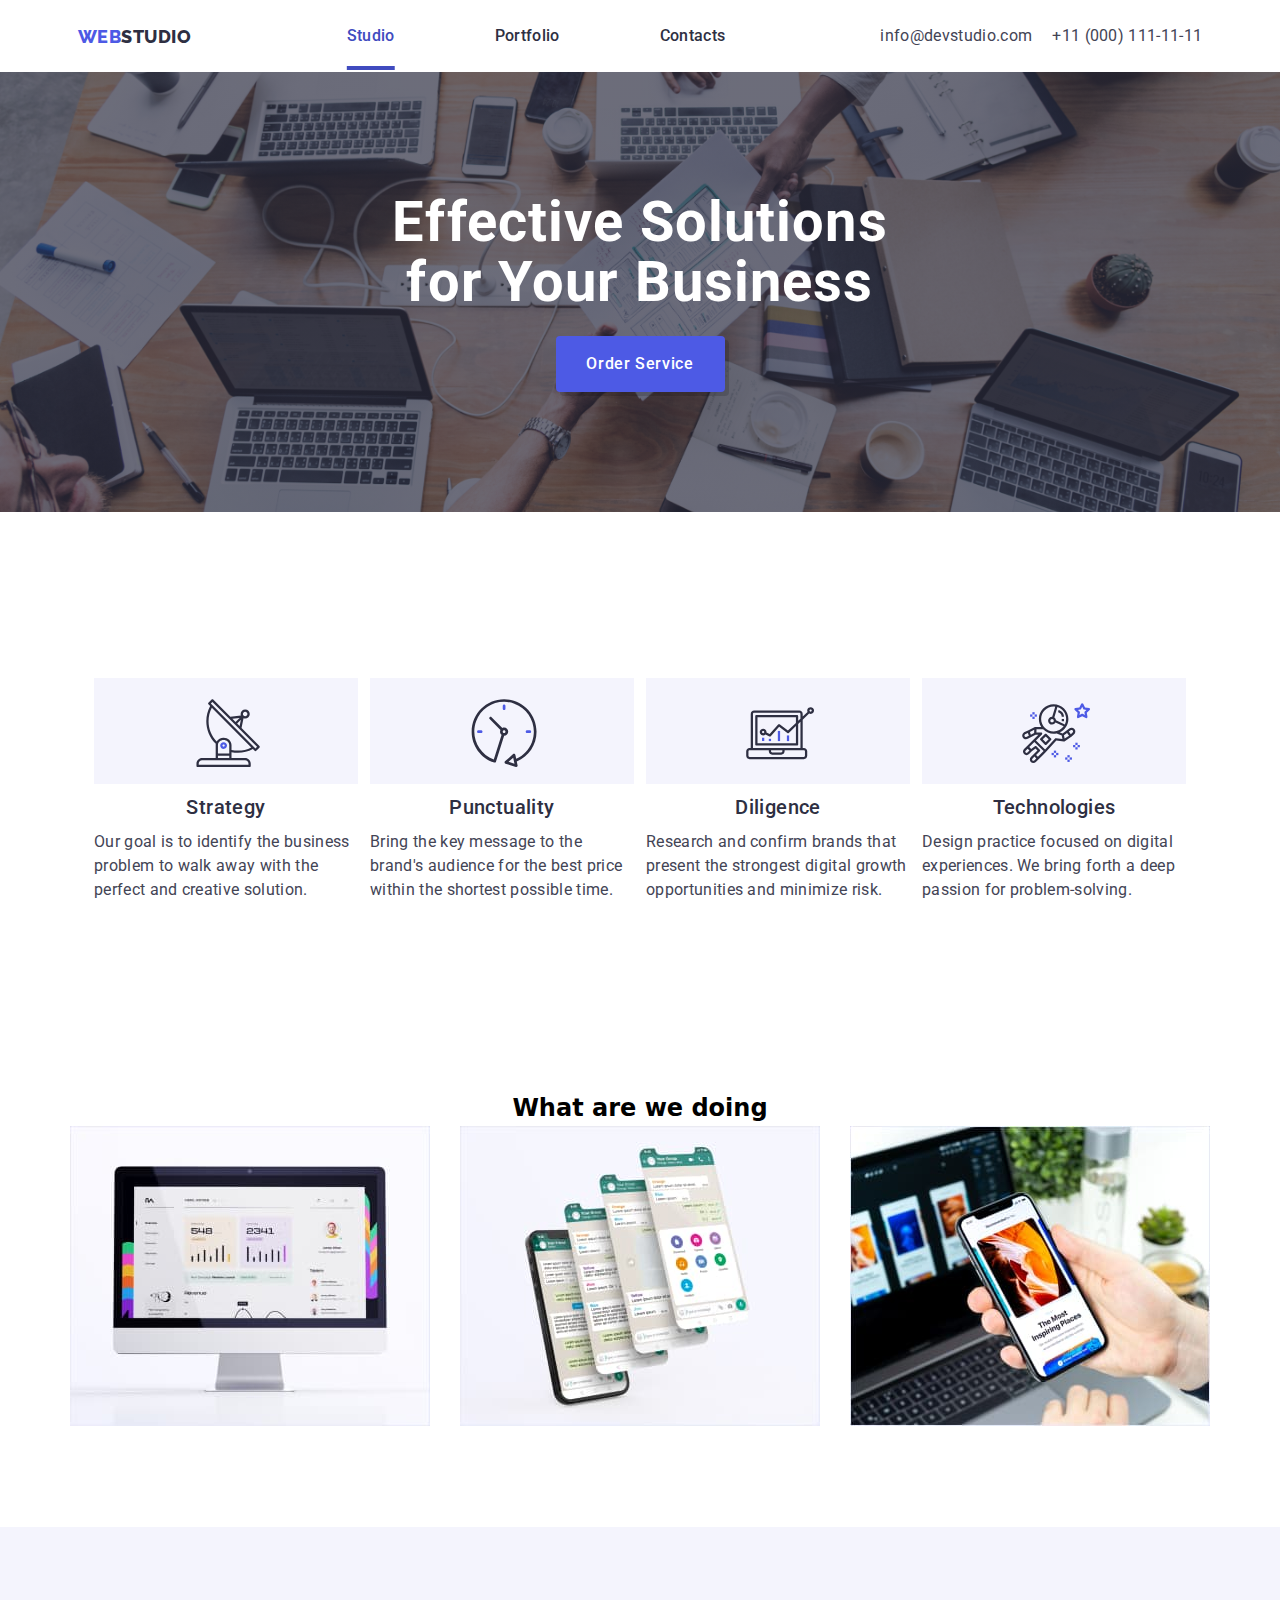
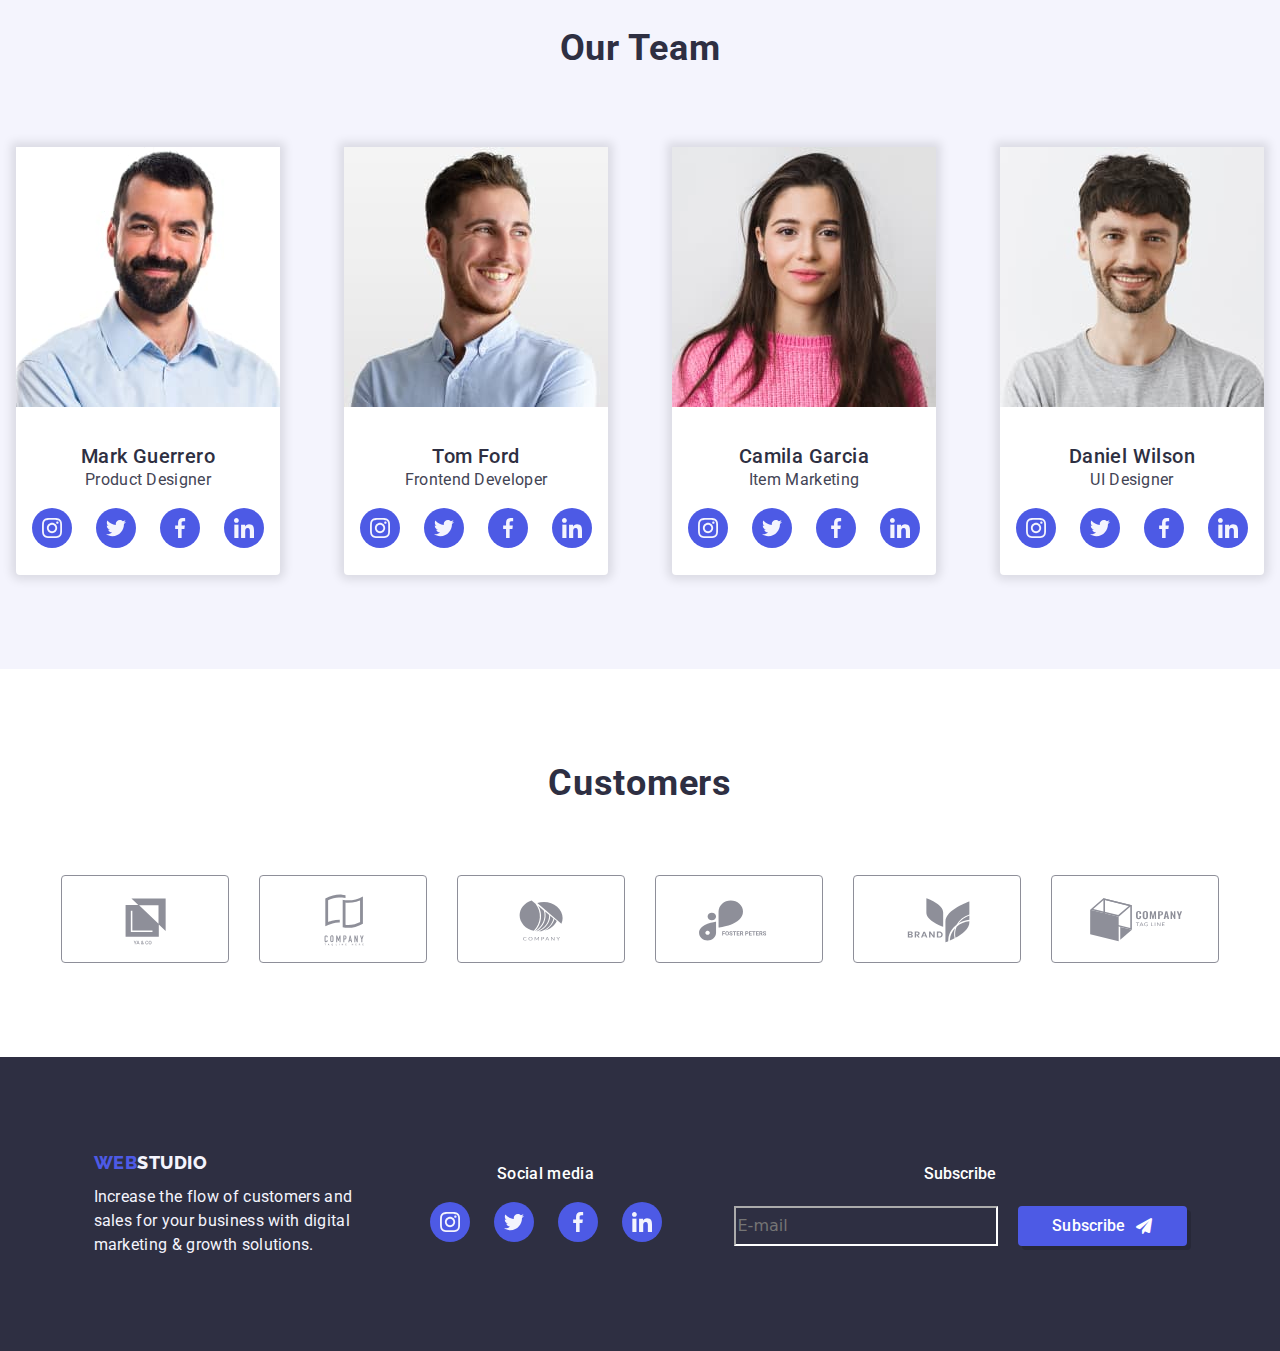
==== commit bc27fc06: "repaired" ====
--- a/index.html
+++ b/index.html
@@ -9,6 +9,11 @@
       integrity="sha512-..."
       crossorigin="anonymous"
     />
+
+    <link
+      rel="stylesheet"
+      href="https://cdnjs.cloudflare.com/ajax/libs/modern-normalize/1.0.0/modern-normalize.min.css"
+    />
     <link rel="preconnect" href="https://fonts.googleapis.com" />
     <link rel="preconnect" href="https://fonts.gstatic.com" crossorigin />
     <link
@@ -17,121 +22,244 @@
     />
     <link rel="preconnect" href="https://fonts.googleapis.com" />
     <link rel="preconnect" href="https://fonts.gstatic.com" crossorigin />
-    <link
-      rel="stylesheet"
-      href="https://cdnjs.cloudflare.com/ajax/libs/modern-normalize/2.0.0/modern-normalize.min.css"
-      integrity="sha512-4xo8blKMVCiXpTaLzQSLSw3KFOVPWhm/TRtuPVc4WG6kUgjH6J03IBuG7JZPkcWMxJ5huwaBpOpnwYElP/m6wg=="
-      crossorigin="anonymous"
-      referrerpolicy="no-referrer"
-    />
+
     <link
       href="https://fonts.googleapis.com/css2?family=Raleway:wght@800&display=swap"
       rel="stylesheet"
     />
+    <link rel="stylesheet" href="./css/modern-normalize.css" />
+
+    <link rel="stylesheet" type="text/css" href="./css/modern-normalize.css" />
+
     <link rel="stylesheet" type="text/css" href="./css/styles.css" />
-    <title>WebStudio</title>
+    <title>Homework#2</title>
   </head>
-  <body class="index-page">
+  <body class="body">
     <!-- Top Line -->
 
     <header>
-      <section class="top-line">
+      <section class="top-line pad">
         <div class="container">
-          <span class="logo">
-            <a class="web-logo" href="index.html">WEB</a>
-            <a class="studio-logo" href="index.html">STUDIO</a>
-          </span>
-          <nav>
-            <span class="nav-menu">
-              <a class="nav-studio" href="index.html">Studio</a>
-              <a class="nav-portfolio" href="portfolio.html">Portfolio</a>
-              <a class="nav-contacts" href="">Contacts</a>
+          <div class="position-topline">
+            <span class="logo">
+              <a class="web-logo" href="index.html">WEB</a>
+              <a class="studio-logo" href="index.html">STUDIO</a>
             </span>
-          </nav>
-          <span class="email-phone">
-            <a href="" class="email">info@devstudio.com</a>
-            <a href="" class="phone">+11 (000) 111-11-11</a>
-          </span>
+            <nav>
+              <span class="nav-menu">
+                <a class="nav-studio active" href="index.html">Studio</a>
+                <a class="nav-portfolio" href="portfolio.html">Portfolio</a>
+                <a class="nav-contacts" href="">Contacts</a>
+              </span>
+            </nav>
+            <span class="email-phone">
+              <a href="" class="email">info@devstudio.com</a>
+              <a href="" class="phone">+11 (000) 111-11-11</a>
+            </span>
+            <button
+              type="button"
+              class="mobile-menu-open js-open-menu"
+              aria-expanded="false"
+              aria-controls="mobile-menu"
+            >
+              <svg class="mobile-menu-open-icon" width="32" height="22">
+                <use
+                  href="./icons/charm_menu-hamburger.svg#charm:menu-hamburger"
+                ></use>
+              </svg>
+            </button>
+          </div>
         </div>
       </section>
+      <div class="mobile-menu js-menu-container">
+        <div class="container mobile-menu-container">
+          <div>
+            <button class="mobile-menu_close-btn js-close-menu" type="button">
+              <svg class="mobile-menu_close-icon" width="24" height="24">
+                <use href="./icons/close-button.svg#icon-close"></use>
+              </svg>
+            </button>
+            <ul class="mobile-header-nav list">
+              <li class="mobile-header-item">
+                <a
+                  class="mobile-header-link link mobile-contact-blue"
+                  href="./index.html"
+                  >Studio</a
+                >
+              </li>
+              <li class="mobile-header-item">
+                <a class="mobile-header-link link" href="./portfolio.html"
+                  >Portfolio</a
+                >
+              </li>
+              <li class="mobile-header-item">
+                <a class="mobile-header-link link" href="#">Contacts</a>
+              </li>
+            </ul>
+          </div>
+          <div>
+            <address class="mobile-address">
+              <ul class="mobile-address-header list">
+                <li class="mobile-contacts">
+                  <a
+                    class="mobile-contacts-address_tel link"
+                    href="tel:+110001111111"
+                    >+11 (000) 111-11-11</a
+                  >
+                </li>
+                <li class="mobile-contacts">
+                  <a
+                    href="mailto:info@devstudio.com"
+                    target="_blank"
+                    rel="noopener noreferrer"
+                    class="mobile-contacts-address_mail link"
+                    >info@devstudio.com</a
+                  >
+                </li>
+              </ul>
+            </address>
+
+            <!-- Socal-List-Mob-Menu -->
+
+            <div class="icons-list">
+              <a
+                href="https://www.instagram.com"
+                target="_blank"
+                class="icon"
+                aria-label="instagram-link"
+              >
+                <svg>
+                  <use href="./icons/symbol-defs.svg#icon-instagram2"></use>
+                </svg>
+              </a>
+              <a
+                href="https://twitter.com/?lang=ro"
+                target="_blank"
+                class="icon"
+                aria-label="twitter-link"
+              >
+                <svg>
+                  <use href="./icons/symbol-defs.svg#icon-twitter1"></use>
+                </svg>
+              </a>
+              <a
+                href="https://www.facebook.com/"
+                target="_blank"
+                class="icon"
+                aria-label="facebook-link"
+              >
+                <svg>
+                  <use href="./icons/symbol-defs.svg#icon-facebook1"></use>
+                </svg>
+              </a>
+              <a
+                href="https://www.linkedin.com/"
+                target="_blank"
+                class="icon"
+                aria-label="linkedin-link"
+              >
+                <svg>
+                  <use href="./icons/symbol-defs.svg#icon-linkedin1"></use>
+                </svg>
+              </a>
+            </div>
+          </div>
+        </div>
+      </div>
     </header>
     <main>
       <!-- hero image -->
 
       <section title="hero-image" class="hero-image">
         <div class="container">
-          <section class="section94px">
-            <h1 class="hero-title">
-              Effective Solutions<br />
-              for Your Business
-            </h1>
-            <div class="button">
-              <button type="button" class="order-service" data-modal-open>
-                Order Service
-              </button>
-            </div>
-          </section>
+          <div>
+            <div class="hero-size">
+              <h1 class="hero-title">
+                Effective Solutions<br />
+                for Your Business
+              </h1>
+              <div class="button">
+                <button
+                  id="openModalBtn"
+                  type="button"
+                  class="order-service"
+                  data-modal-open
+                >
+                  Order Service
+                </button>
+              </div>
+            </div>
+          </div>
         </div>
       </section>
-      <div class="modal is-hidden" data-modal>
-        <div class="modal-content">
-          <button class="close-btn" data-modal-close>
-            <svg>
-              <use href="./close-btn/symbol-defs.svg#icon-close-black"></use>
-            </svg>
-          </button>
-          <strong
-            ><span class="modal-headline"
-              >Leave your contacts and we will call you back</span
-            ></strong
-          >
-          <form action="#" class="modal-form">
-            <div class="form-group">
-              <label class="form-label" for="Name"
-                >Name<i class="fa-solid fa-user"></i>
-                <input type="text" id="Name" />
-              </label>
-              <label class="form-label" for="phone"
-                >Phone<i class="fa-solid fa-phone"></i>
-                <input type="tel" id="phone" />
-              </label>
-              <label class="form-label" for="email"
-                >Email<i class="fa-solid fa-envelope"></i>
-
-                <input class="form-email" type="email" id="email" />
-              </label>
-              <label class="form-label" for="textbox">Comment</label>
-              <textarea
-                id="textbox"
-                name="Comment"
-                placeholder="   Text Input"
-              ></textarea>
-            </div>
-            <div class="form-checkbox">
-              <input class="checkbox-text" id="checkbox" type="checkbox" />
-              <p class="checkbox-text">
-                I accept the terms and conditions of the
-              </p>
-              <a class="checkbox-ref" href="">Privacy Policy</a>
-            </div>
-            <input id="submit-button" type="submit" value="Send" />
-          </form>
-        </div>
+      <div class="overlay is-hidden"></div>
+      <div class="modal is-hidden" id="modal" data-modal>
+        <button class="close-modal" id="closeModalBtn" data-modal-close>
+          <svg>
+            <use href="./icons/close-button.svg#icon-close"></use>
+          </svg>
+        </button>
+        <form action="#" method="post">
+          <div class="form-group">
+            <label class="name-phone-email-comment" for="name">Name:</label>
+            <div class="input-container">
+              <input type="text" id="name" name="name" placeholder="" />
+              <i class="fa-solid fa-user"></i>
+            </div>
+          </div>
+          <div class="form-group">
+            <label class="name-phone-email-comment" for="phone">Phone:</label>
+            <div class="input-container">
+              <input type="tel" id="phone" name="phone" placeholder="" />
+              <i class="fa-solid fa-phone"></i>
+            </div>
+          </div>
+
+          <div class="form-group">
+            <label class="name-phone-email-comment" for="email">Email:</label>
+            <div class="input-container">
+              <input type="email" id="email" name="email" placeholder="" />
+              <i class="fa-solid fa-envelope"></i>
+            </div>
+          </div>
+
+          <div class="form-group1">
+            <label class="name-phone-email-comment" for="comment"
+              >Comment:</label
+            >
+            <textarea
+              id="comment"
+              name="comment"
+              placeholder="Text input"
+            ></textarea>
+          </div>
+
+          <div class="checkbox-group">
+            <label>
+              <input type="checkbox" name="agree" /> I accept the terms and
+              conditions of the <a href="">Privacy Policy</a>
+            </label>
+          </div>
+
+          <button type="submit" class="submit-button">Submit</button>
+        </form>
       </div>
 
       <!-- Section 1 & 2 -->
+
       <section class="section1-2">
         <div class="container">
-          <section class="section94px">
+          <div class="section94px">
             <section class="section1" title="Section1">
               <div class="feature1">
-                <div class="feature-icons">
-                  <svg>
-                    <use
-                      href="./feature-icons/symbol-defs.svg#icon-antenna"
-                    ></use>
-                  </svg>
-                </div>
+                <svg
+                  width="264"
+                  height="112"
+                  viewBox="0 0 264 112"
+                  style="background: #f4f4fd"
+                >
+                  <use href="icons/section1.svg#icon-antenna1"></use>
+                </svg>
                 <h3 class="strategy">Strategy</h3>
                 <p class="text-strategy">
                   Our goal is to identify the business problem to walk away with
@@ -139,13 +267,14 @@
                 </p>
               </div>
               <div class="feature2">
-                <div class="feature-icons">
-                  <svg>
-                    <use
-                      href="./feature-icons/symbol-defs.svg#icon-clock"
-                    ></use>
-                  </svg>
-                </div>
+                <svg
+                  width="264"
+                  height="112"
+                  viewBox="0 0 264 112"
+                  style="background: #f4f4fd"
+                >
+                  <use href="icons/section1.svg#icon-clock1"></use>
+                </svg>
                 <h3 class="punctuality">Punctuality</h3>
                 <p class="text-punctuality">
                   Bring the key message to the brand's audience for the best
@@ -153,13 +282,14 @@
                 </p>
               </div>
               <div class="feature3">
-                <div class="feature-icons">
-                  <svg>
-                    <use
-                      href="./feature-icons/symbol-defs.svg#icon-diagram"
-                    ></use>
-                  </svg>
-                </div>
+                <svg
+                  width="264"
+                  height="112"
+                  viewBox="0 0 264 112"
+                  style="background: #f4f4fd"
+                >
+                  <use href="icons/section1.svg#icon-diagram1"></use>
+                </svg>
                 <h3 class="diligence">Diligence</h3>
                 <p class="text-diligence">
                   Research and confirm brands that present the strongest digital
@@ -167,13 +297,14 @@
                 </p>
               </div>
               <div class="feature4">
-                <div class="feature-icons">
-                  <svg>
-                    <use
-                      href="./feature-icons/symbol-defs.svg#icon-astronaut"
-                    ></use>
-                  </svg>
-                </div>
+                <svg
+                  width="264"
+                  height="112"
+                  viewBox="0 0 264 112"
+                  style="background: #f4f4fd"
+                >
+                  <use href="icons/section1.svg#icon-astronaut1"></use>
+                </svg>
                 <h3 class="tehnologies">Technologies</h3>
                 <p class="text-tehnologies">
                   Design practice focused on digital experiences. We bring forth
@@ -181,41 +312,45 @@
                 </p>
               </div>
             </section>
-
-            <!-- Section 2 -->
-
-            <section title="Section2" class="section2">
-              <h2 class="Section2-title">What are we doing</h2>
-              <div class="technology-pictures">
-                <div class="img-1">
-                  <img
-                    class="size-pictures"
-                    src="./images/img1.jpg"
-                    alt="Rectangle-71"
-                    width="360"
-                    height="300"
-                  />
+          </div>
+
+          <!-- Section 2 -->
+
+          <section title="Section2" class="section2">
+            <div class="section94px">
+              <div class="section2-pad">
+                <h2 class="section2-title">What are we doing</h2>
+                <div class="technology-pictures">
+                  <div class="img-1">
+                    <img
+                      class="size-pictures"
+                      src="./images/1.jpg"
+                      alt="Rectangle-71"
+                      width="360"
+                      height="300"
+                    />
+                  </div>
+                  <div class="img-2">
+                    <img
+                      class="size-pictures"
+                      src="./images/2.jpg"
+                      alt="Rectangle-71"
+                      width="360"
+                      height="300"
+                    />
+                  </div>
+                  <div class="img-3">
+                    <img
+                      class="size-pictures"
+                      src="./images/3.jpg"
+                      alt="Rectangle-71"
+                      width="360"
+                      height="300"
+                    />
+                  </div>
                 </div>
-                <div class="img-2">
-                  <img
-                    class="size-pictures"
-                    src="./images/img2.jpg"
-                    alt="Rectangle-71"
-                    width="360"
-                    height="300"
-                  />
-                </div>
-                <div class="img-3">
-                  <img
-                    class="size-pictures"
-                    src="./images/img3.jpg"
-                    alt="Rectangle-71"
-                    width="360"
-                    height="300"
-                  />
-                </div>
-              </div>
-            </section>
+              </div>
+            </div>
           </section>
         </div>
       </section>
@@ -224,277 +359,271 @@
 
       <section class="section3" title="section3">
         <div class="container">
-          <section class="section94px">
+          <div class="section94px">
             <div class="title1">
               <h2 class="our-team">Our Team</h2>
             </div>
             <div class="pepole">
-              <ul>
-                <li class="team-card1">
-                  <img
-                    class="img"
-                    src="./images/Team-Card-1.jpg"
-                    alt="Mark-Guerrero"
-                    width="264"
-                    height="260"
-                  />
-                  <h3 class="name">Mark Guerrero</h3>
-                  <p class="job-description">Product Designer</p>
-                  <div class="icons-list">
-                    <a
-                      href="https://www.instagram.com/"
-                      target="_blank"
-                      class="icon"
-                      aria-label="instagram-link"
-                    >
-                      <svg>
-                        <use
-                          href="./icons/symbol-defs.svg#icon-instagram"
-                        ></use>
-                      </svg>
-                    </a>
-                    <a
-                      href="https://twitter.com/home"
-                      target="_blank"
-                      class="icon"
-                      aria-label="instagram-link"
-                    >
-                      <svg>
-                        <use href="./icons/symbol-defs.svg#icon-twitter"></use>
-                      </svg>
-                    </a>
-                    <a
-                      href="https://facebook.com/"
-                      target="_blank"
-                      class="icon"
-                      aria-label="instagram-link"
-                    >
-                      <svg>
-                        <use href="./icons/symbol-defs.svg#icon-facebook"></use>
-                      </svg>
-                    </a>
-                    <a
-                      href="https://www.linkedin.com"
-                      target="_blank"
-                      class="icon"
-                      aria-label="instagram-link"
-                    >
-                      <svg>
-                        <use href="./icons/symbol-defs.svg#icon-linkedin"></use>
-                      </svg>
-                    </a>
-                  </div>
+              <div class="team-card1">
+                <img
+                  class="img"
+                  src="./images/4.jpg"
+                  alt="Mark-Guerrero"
+                  width="264"
+                  height="260"
+                />
+                <h3 class="name">Mark Guerrero</h3>
+                <p class="job-description">Product Designer</p>
+                <div class="icons-list">
+                  <a
+                    href="https://www.instagram.com"
+                    target="_blank"
+                    class="icon"
+                    aria-label="instagram-link"
+                  >
+                    <svg>
+                      <use href="./icons/symbol-defs.svg#icon-instagram2"></use>
+                    </svg>
+                  </a>
+                  <a
+                    href="https://twitter.com/?lang=ro"
+                    target="_blank"
+                    class="icon"
+                    aria-label="twitter-link"
+                  >
+                    <svg>
+                      <use href="./icons/symbol-defs.svg#icon-twitter1"></use>
+                    </svg>
+                  </a>
+                  <a
+                    href="https://www.facebook.com/"
+                    target="_blank"
+                    class="icon"
+                    aria-label="facebook-link"
+                  >
+                    <svg>
+                      <use href="./icons/symbol-defs.svg#icon-facebook1"></use>
+                    </svg>
+                  </a>
+                  <a
+                    href="https://www.linkedin.com/"
+                    target="_blank"
+                    class="icon"
+                    aria-label="linkedin-link"
+                  >
+                    <svg>
+                      <use href="./icons/symbol-defs.svg#icon-linkedin1"></use>
+                    </svg>
+                  </a>
+                </div>
+              </div>
+
+              <div class="team-card2">
+                <img
+                  class="img"
+                  src="./images/5.jpg"
+                  alt="Tom-Ford"
+                  width="264"
+                  height="260"
+                />
+                <h3 class="name">Tom Ford</h3>
+                <p class="job-description">Frontend Developer</p>
+                <div class="icons-list">
+                  <a
+                    href="https://www.instagram.com"
+                    target="_blank"
+                    class="icon"
+                    aria-label="instagram-link"
+                  >
+                    <svg>
+                      <use href="./icons/symbol-defs.svg#icon-instagram2"></use>
+                    </svg>
+                  </a>
+                  <a
+                    href="https://twitter.com/?lang=ro"
+                    target="_blank"
+                    class="icon"
+                    aria-label="twitter-link"
+                  >
+                    <svg>
+                      <use href="./icons/symbol-defs.svg#icon-twitter1"></use>
+                    </svg>
+                  </a>
+                  <a
+                    href="https://www.facebook.com/"
+                    target="_blank"
+                    class="icon"
+                    aria-label="facebook-link"
+                  >
+                    <svg>
+                      <use href="./icons/symbol-defs.svg#icon-facebook1"></use>
+                    </svg>
+                  </a>
+                  <a
+                    href="https://www.linkedin.com/"
+                    target="_blank"
+                    class="icon"
+                    aria-label="linkedin-link"
+                  >
+                    <svg>
+                      <use href="./icons/symbol-defs.svg#icon-linkedin1"></use>
+                    </svg>
+                  </a>
+                </div>
+              </div>
+
+              <div class="team-card3">
+                <img
+                  class="img"
+                  src="./images/6.jpg"
+                  alt="Camila-Garcia"
+                  width="264"
+                  height="260"
+                />
+                <h3 class="name">Camila Garcia</h3>
+                <p class="job-description">Item Marketing</p>
+                <div class="icons-list">
+                  <a
+                    href="https://www.instagram.com"
+                    target="_blank"
+                    class="icon"
+                    aria-label="instagram-link"
+                  >
+                    <svg>
+                      <use href="./icons/symbol-defs.svg#icon-instagram2"></use>
+                    </svg>
+                  </a>
+                  <a
+                    href="https://twitter.com/?lang=ro"
+                    target="_blank"
+                    class="icon"
+                    aria-label="twitter-link"
+                  >
+                    <svg>
+                      <use href="./icons/symbol-defs.svg#icon-twitter1"></use>
+                    </svg>
+                  </a>
+                  <a
+                    href="https://www.facebook.com/"
+                    target="_blank"
+                    class="icon"
+                    aria-label="facebook-link"
+                  >
+                    <svg>
+                      <use href="./icons/symbol-defs.svg#icon-facebook1"></use>
+                    </svg>
+                  </a>
+                  <a
+                    href="https://www.linkedin.com/"
+                    target="_blank"
+                    class="icon"
+                    aria-label="linkedin-link"
+                  >
+                    <svg>
+                      <use href="./icons/symbol-defs.svg#icon-linkedin1"></use>
+                    </svg>
+                  </a>
+                </div>
+              </div>
+
+              <div class="team-card4">
+                <img
+                  class="img"
+                  src="./images/7.jpg"
+                  alt="Daniel-Wilson"
+                  width="264"
+                  height="260"
+                />
+                <h3 class="name">Daniel Wilson</h3>
+                <p class="job-description">UI Designer</p>
+                <div class="icons-list">
+                  <a
+                    href="https://www.instagram.com"
+                    target="_blank"
+                    class="icon"
+                    aria-label="instagram-link"
+                  >
+                    <svg>
+                      <use href="./icons/symbol-defs.svg#icon-instagram2"></use>
+                    </svg>
+                  </a>
+                  <a
+                    href="https://twitter.com/?lang=ro"
+                    target="_blank"
+                    class="icon"
+                    aria-label="twitter-link"
+                  >
+                    <svg>
+                      <use href="./icons/symbol-defs.svg#icon-twitter1"></use>
+                    </svg>
+                  </a>
+                  <a
+                    href="https://www.facebook.com/"
+                    target="_blank"
+                    class="icon"
+                    aria-label="facebook-link"
+                  >
+                    <svg>
+                      <use href="./icons/symbol-defs.svg#icon-facebook1"></use>
+                    </svg>
+                  </a>
+                  <a
+                    href="https://www.linkedin.com/"
+                    target="_blank"
+                    class="icon"
+                    aria-label="linkedin-link"
+                  >
+                    <svg>
+                      <use href="./icons/symbol-defs.svg#icon-linkedin1"></use>
+                    </svg>
+                  </a>
+                </div>
+              </div>
+            </div>
+          </div>
+        </div>
+      </section>
+
+      <!--Section 4-->
+
+      <section class="section4">
+        <div class="container">
+          <div class="section94px">
+            <section class="custmersi-position">
+              <h2 class="customers">Customers</h2>
+              <ul class="company-icons">
+                <li class="icons-size">
+                  <svg>
+                    <use href="./icons/symbol-client.svg#icon-Client-1"></use>
+                  </svg>
+                </li>
+                <li class="icons-size">
+                  <svg>
+                    <use href="./icons/symbol-client.svg#icon-Client-2"></use>
+                  </svg>
+                </li>
+                <li class="icons-size">
+                  <svg>
+                    <use href="./icons/symbol-client.svg#icon-Client-3"></use>
+                  </svg>
+                </li>
+                <li class="icons-size">
+                  <svg>
+                    <use href="./icons/symbol-client.svg#icon-Client-4"></use>
+                  </svg>
+                </li>
+                <li class="icons-size">
+                  <svg>
+                    <use href="./icons/symbol-client.svg#icon-Client-5"></use>
+                  </svg>
+                </li>
+                <li class="icons-size">
+                  <svg>
+                    <use href="./icons/symbol-client.svg#icon-Client-6"></use>
+                  </svg>
                 </li>
               </ul>
-              <ul>
-                <li class="team-card2">
-                  <img
-                    class="img"
-                    src="./images/Team-Card-2.jpg"
-                    alt="Tom-Ford"
-                    width="264"
-                    height="260"
-                  />
-                  <h3 class="name">Tom Ford</h3>
-                  <p class="job-description">Frontend Developer</p>
-                  <div class="icons-list">
-                    <a
-                      href="https://www.instagram.com/"
-                      target="_blank"
-                      class="icon"
-                      aria-label="instagram-link"
-                    >
-                      <svg>
-                        <use
-                          href="./icons/symbol-defs.svg#icon-instagram"
-                        ></use>
-                      </svg>
-                    </a>
-                    <a
-                      href="https://twitter.com/home"
-                      target="_blank"
-                      class="icon"
-                      aria-label="instagram-link"
-                    >
-                      <svg>
-                        <use href="./icons/symbol-defs.svg#icon-twitter"></use>
-                      </svg>
-                    </a>
-                    <a
-                      href="https://facebook.com/"
-                      target="_blank"
-                      class="icon"
-                      aria-label="instagram-link"
-                    >
-                      <svg>
-                        <use href="./icons/symbol-defs.svg#icon-facebook"></use>
-                      </svg>
-                    </a>
-                    <a
-                      href="https://www.linkedin.com"
-                      target="_blank"
-                      class="icon"
-                      aria-label="instagram-link"
-                    >
-                      <svg>
-                        <use href="./icons/symbol-defs.svg#icon-linkedin"></use>
-                      </svg>
-                    </a>
-                  </div>
-                </li>
-              </ul>
-              <ul>
-                <li class="team-card3">
-                  <img
-                    class="img"
-                    src="./images/Team-Card-3.jpg"
-                    alt="Camila-Garcia"
-                    width="264"
-                    height="260"
-                  />
-                  <h3 class="name">Camila Garcia</h3>
-                  <p class="job-description">Item Marketing</p>
-                  <div class="icons-list">
-                    <a
-                      href="https://www.instagram.com/"
-                      target="_blank"
-                      class="icon"
-                      aria-label="instagram-link"
-                    >
-                      <svg>
-                        <use
-                          href="./icons/symbol-defs.svg#icon-instagram"
-                        ></use>
-                      </svg>
-                    </a>
-                    <a
-                      href="https://twitter.com/home"
-                      target="_blank"
-                      class="icon"
-                      aria-label="instagram-link"
-                    >
-                      <svg>
-                        <use href="./icons/symbol-defs.svg#icon-twitter"></use>
-                      </svg>
-                    </a>
-                    <a
-                      href="https://facebook.com/"
-                      target="_blank"
-                      class="icon"
-                      aria-label="instagram-link"
-                    >
-                      <svg>
-                        <use href="./icons/symbol-defs.svg#icon-facebook"></use>
-                      </svg>
-                    </a>
-                    <a
-                      href="https://www.linkedin.com"
-                      target="_blank"
-                      class="icon"
-                      aria-label="instagram-link"
-                    >
-                      <svg>
-                        <use href="./icons/symbol-defs.svg#icon-linkedin"></use>
-                      </svg>
-                    </a>
-                  </div>
-                </li>
-              </ul>
-              <ul>
-                <li class="team-card4">
-                  <img
-                    class="img"
-                    src="./images/Team-Card-4.jpg"
-                    alt="Daniel-Wilson"
-                    width="264"
-                    height="260"
-                  />
-                  <h3 class="name">Daniel Wilson</h3>
-                  <p class="job-description">UI Designer</p>
-                  <div class="icons-list">
-                    <a
-                      href="https://www.instagram.com/"
-                      target="_blank"
-                      class="icon"
-                      aria-label="instagram-link"
-                    >
-                      <svg>
-                        <use
-                          href="./icons/symbol-defs.svg#icon-instagram"
-                        ></use>
-                      </svg>
-                    </a>
-                    <a
-                      href="https://twitter.com/home"
-                      target="_blank"
-                      class="icon"
-                      aria-label="instagram-link"
-                    >
-                      <svg>
-                        <use href="./icons/symbol-defs.svg#icon-twitter"></use>
-                      </svg>
-                    </a>
-                    <a
-                      href="https://facebook.com/"
-                      target="_blank"
-                      class="icon"
-                      aria-label="instagram-link"
-                    >
-                      <svg>
-                        <use href="./icons/symbol-defs.svg#icon-facebook"></use>
-                      </svg>
-                    </a>
-                    <a
-                      href="https://www.linkedin.com"
-                      target="_blank"
-                      class="icon"
-                      aria-label="instagram-link"
-                    >
-                      <svg>
-                        <use href="./icons/symbol-defs.svg#icon-linkedin"></use>
-                      </svg>
-                    </a>
-                  </div>
-                </li>
-              </ul>
-            </div>
-          </section>
-        </div>
-      </section>
-
-      <!-- Section 4 -->
-      <section class="section-four">
-        <h2>Customers</h2>
-        <div class="customers">
-          <div class="customers-logo">
-            <svg>
-              <use href="./clients-icons/symbol-defs.svg#icon-logo-1"></use>
-            </svg>
-          </div>
-          <div class="customers-logo">
-            <svg>
-              <use href="./clients-icons/symbol-defs.svg#icon-logo-2"></use>
-            </svg>
-          </div>
-          <div class="customers-logo">
-            <svg>
-              <use href="./clients-icons/symbol-defs.svg#icon-logo-3"></use>
-            </svg>
-          </div>
-          <div class="customers-logo">
-            <svg>
-              <use href="./clients-icons/symbol-defs.svg#icon-logo-4"></use>
-            </svg>
-          </div>
-          <div class="customers-logo">
-            <svg>
-              <use href="./clients-icons/symbol-defs.svg#icon-logo-5"></use>
-            </svg>
-          </div>
-          <div class="customers-logo">
-            <svg>
-              <use href="./clients-icons/symbol-defs.svg#icon-logo-6"></use>
-            </svg>
+            </section>
           </div>
         </div>
       </section>
@@ -531,7 +660,7 @@
                     >
                       <svg>
                         <use
-                          href="./icons/symbol-defs.svg#icon-instagram"
+                          href="./icons/symbol-defs.svg#icon-instagram2"
                         ></use>
                       </svg>
                     </a>
@@ -542,7 +671,7 @@
                       aria-label="twitter-link"
                     >
                       <svg>
-                        <use href="./icons/symbol-defs.svg#icon-twitter"></use>
+                        <use href="./icons/symbol-defs.svg#icon-twitter1"></use>
                       </svg>
                     </a>
                     <a
@@ -552,7 +681,9 @@
                       aria-label="facebook-link"
                     >
                       <svg>
-                        <use href="./icons/symbol-defs.svg#icon-facebook"></use>
+                        <use
+                          href="./icons/symbol-defs.svg#icon-facebook1"
+                        ></use>
                       </svg>
                     </a>
                     <a
@@ -562,7 +693,9 @@
                       aria-label="linkedin-link"
                     >
                       <svg>
-                        <use href="./icons/symbol-defs.svg#icon-linkedin"></use>
+                        <use
+                          href="./icons/symbol-defs.svg#icon-linkedin1"
+                        ></use>
                       </svg>
                     </a>
                   </div>
@@ -572,7 +705,7 @@
                   <div class="input-button-container">
                     <input
                       type="email"
-                      id="email-footer"
+                      id="email"
                       name="email"
                       placeholder="E-mail"
                     />
@@ -587,6 +720,7 @@
         </div>
       </section>
     </footer>
-    <script src="./js/modal.js"></script>
+    <script src="java-script/menu-modal.js"></script>
+    <script src="java-script/modal.js"></script>
   </body>
 </html>
--- a/css/styles.css
+++ b/css/styles.css
@@ -1,1411 +1,1335 @@
+*,
+*::before,
+*::after {
+        box-sizing: border-box;
+}
+
+
+
+* {
+        margin: 0;
+}
+
+ul,
+ol {
+        list-style-type: none;
+        /* Elimină punctele sau numerele */
+}
+
+a {
+        text-decoration: none;
+}
+
+html,
+body {
+        height: 100%;
+
+}
+
 .body {
-  background: #fff;
-}
-ul,
-a,
-h3 {
-  padding-inline-start: 94px 0px;
-}
+        background: #fff;
+        line-height: 1.5;
+        -webkit-font-smoothing: antialiased;
+}
+
 
 .container {
-  width: 1200px;
-  position: absolute;
-  display: flex;
-  left: 50%;
-  transform: translate(-50%);
-  justify-content: center;
+        width: 100%;
+        margin: 0 auto;
 }
 
 .section94px {
-  padding: 94px 0px;
-  /* height: auto; */
-}
-
-.top-line > .container {
-  height: 72px;
-}
-
-.hero-image > .container {
-  height: 600px;
-}
+        padding: 94px 0px;
+        width: 100%;
+
+}
+
+
 
 /*NAV MENU -- TOP LINE*/
 
-.top-line {
-  width: auto;
-  height: 72px;
-  background: #fff;
-  border-bottom: 1px solid #e7e9fc;
-  display: flex;
-  align-items: center;
-  /* position: fixed; */
-}
-
-.logo {
-  padding-top: 24px;
-  display: flex;
-  align-items: center;
-  justify-content: flex-start;
-  flex-direction: row;
-  gap: 0px;
-  width: 115px;
-  height: 48px;
-  position: relative;
+.top-line{
+        border-bottom: 1px solid var(--Accent);
+        box-shadow: 0 1px 6px 0 rgba(46, 47, 66, 0.08),
+                                0 1px 1px 0 rgba(46, 47, 66, 0.16), 0 2px 1px 0 rgba(46, 47, 66, 0.08);
+        background: var(--white);
+}
+
+.position-topline {
+        display: flex;
+        align-items: center;
+        height: 72px;
+}
+
+.logo{
+        display: flex;
+        align-items: center;
+        padding-left: 8pxpx;
+        
 }
 
 .web-logo {
-  font-family: "Raleway", sans-serif;
-  font-weight: 800;
-  font-size: 18px;
-  line-height: 21px;
-  line-height: 1.16667;
-  letter-spacing: 0.03em;
-  text-transform: uppercase;
-  color: #4d5ae5;
+        font-family: "Raleway", sans-serif;
+                font-weight: 800;
+                font-size: 1.125em;
+                line-height: 1.3125em;
+                line-height: 1.16667;
+                letter-spacing: 0.03em;
+                text-transform: uppercase;
+                color: #4d5ae5;
 }
 
 .studio-logo {
-  font-family: "Raleway", sans-serif;
-  font-weight: 800;
-  font-size: 18px;
-  line-height: 21px;
-  line-height: 1.16667;
-  letter-spacing: 0.03em;
-  text-transform: uppercase;
-  color: #2e2f42;
+        font-family: "Raleway", sans-serif;
+        font-weight: 800;
+        font-size: 1.125em;
+        line-height: 1.3125em;
+        line-height: 1.16667;
+        letter-spacing: 0.03em;
+        text-transform: uppercase;
+        color: #2e2f42;
 }
 
 .nav-menu {
-  display: flex;
-  align-items: flex-start;
-  justify-content: flex-start;
-  flex-direction: row;
-  gap: 40px;
-  width: 337px;
-  height: 48px;
-  padding-left: 76px;
-  padding-top: 24px;
-}
-
-.nav-studio,
-.nav-portfolio,
-.nav-contacts {
-  font-family: "Roboto", sans-serif;
-  font-weight: 500;
-  font-size: 16px;
-  line-height: 24px;
-  line-height: 1.5;
-  letter-spacing: 0.02em;
-  color: #2e2f42;
+        display: none;
 }
 
 .email-phone {
-  align-items: flex-start;
-  justify-content: flex-start;
-  flex-direction: row;
-  width: 676px;
-  height: 48px;
-  display: flex;
-  position: relative;
-  padding-left: 332px;
-  padding-top: 24px;
-}
-
-.email {
-  font-family: "Roboto", sans-serif;
-  font-weight: 400;
-  font-size: 16px;
-  line-height: 24px;
-  line-height: 1.5;
-  letter-spacing: 0.02em;
-  color: #434455;
-}
-
-.phone {
-  font-family: "Roboto", sans-serif;
-  font-weight: 400;
-  font-size: 16px;
-  line-height: 24px;
-  line-height: 1.5;
-  letter-spacing: 0.02em;
-  color: #434455;
-  padding-left: 40px;
-}
-
-.top-line a:hover,
-header.top-line a:focus {
-  color: rgb(0, 0, 255);
-}
-.top-line a {
-  transition-property: color;
-  transition-duration: 0.25s;
-  transition-timing-function: cubic-bezier(0.4, 0, 0.2, 1);
-}
-
-a {
-  text-decoration: none;
-}
-
-/* --HERO IMAGE-- */
-
-.hero-image {
-  width: auto;
-  height: 600px;
-  background: var(--NAVY-BLUE, #2e2f42);
-  flex-shrink: 0;
-}
-
-.hero-image > .container {
-  display: block;
-}
-
-.button {
-  /* display: flex; */
-  width: 684px;
-  height: 104px;
-  padding-top: 48px;
-  padding-left: 515px;
-  padding-bottom: 150px;
-}
-
+        display: none;
+}
+
+
+
+/* Hero */
+
+.hero-size{
+        padding: 120px 0px;
+        margin: 0 auto;
+        background-color: var(--Dark);
+        background-image: linear-gradient(rgba(46, 47, 66, 0.7),
+                        rgba(46, 47, 66, 0.7)),
+                url("../images/people-office1.jpg");
+        background-size: cover;
+        background-position: center;
+        background-repeat: no-repeat;
+        text-align: center;
+        
+}
+.hero-title {
+        margin-bottom: 24px;
+        font-family: "Roboto", sans-serif;
+        font-weight: 700;
+        font-size: 3.5em;
+        font-style: normal;
+        line-height: 3.75rem;
+        letter-spacing: 0.02em;
+        text-align: center;
+        color: var(--WHITE, #FFF);
+}
 .order-service {
-  transition-property: background-color;
-  transition-duration: 0.25s;
-  transition-timing-function: cubic-bezier(0.4, 0, 0.2, 1);
-  font-family: "Roboto", sans-serif;
-  font-weight: 500;
-  font-size: 16px;
-  font-style: normal;
-  line-height: 24px;
-  letter-spacing: 0.04em;
-  color: var(--WHITE, #fff);
-  background: #4d5ae5;
-  border: none;
-  cursor: pointer;
-  border-radius: 4px;
-  gap: 10px;
-  box-shadow: 0 4px 4px 0 rgba(0, 0, 0, 0.15);
-  align-items: center;
-  justify-content: center;
-  width: 169px;
-  height: 56px;
-}
+        font-family: "Roboto", sans-serif;
+        font-weight: 500;
+        font-size: 1em;
+        font-style: normal;
+        line-height: 1.5em;
+        letter-spacing: 0.04em;
+        color: var(--WHITE, #FFF);
+        background: #4d5ae5;
+        border: none;
+        cursor: pointer;
+        border-radius: 0.25em;
+        gap: 0.625em;
+        box-shadow: 00.25em 0.25em 0 rgba(0, 0, 0, 0.15);
+        align-items: center;
+        justify-content: center;
+        width: 10.5625em;
+        height: 3.5em;
+        transition: background-color 250ms cubic-bezier(0.4, 0, 0.2, 1),
+                color 250ms cubic-bezier(0.4, 0, 0.2, 1),
+                box-shadow 250ms cubic-bezier(0.4, 0, 0.2, 1);
+}
+
 .order-service:hover {
-  background-color: rgb(0, 0, 255);
-}
-
-.hero-title {
-  margin: 0px;
-  font-family: "Roboto", sans-serif;
-  font-weight: 700;
-  font-size: 56px;
-  font-style: normal;
-  line-height: 60px;
-  letter-spacing: 0.02em;
-  text-align: center;
-  color: var(--WHITE, #fff);
-  padding-top: 94px;
-}
-
-/*SECTION 1 & 2*/
-
-.section1-2 {
-  height: 1064px;
-  width: auto;
-  padding-bottom: 26px;
-}
-
-.section1-2 > .container {
-  display: block;
-}
-
-.section1 {
-  width: 1128px;
-  height: 224px;
-  padding-top: 26px;
-
-  display: flex;
+        background: #404BBF;
+        outline: none;
+        box-shadow: 0 0.125em 0.25em rgba(0, 0, 0, 0.1)
+}
+
+.section1-2 svg,
+.section2 {
+        display: none;
+}
+
+.section1{
+display: flex;
+flex-wrap: wrap;
+gap: 72px;
+padding: 72px 30px 0px 30px;
 }
 
 .feature1,
 .feature2,
 .feature3,
 .feature4 {
-  align-items: flex-start;
-  justify-content: flex-start;
-  flex-direction: column;
-  gap: 8px;
-  width: 264px;
-  height: 104px;
-}
-
+display: flex;
+flex-direction: column;
+justify-content: center;
+align-items: center;
+gap: 17px;
+}
+
+
+
+/* Section3 */
+
+
+
+
+.section3 {
+       
+        background: #f4f4fd;
+        transition: background-color 250ms cubic-bezier(0.4, 0, 0.2, 1),
+                color 250ms cubic-bezier(0.4, 0, 0.2, 1),
+                box-shadow 250ms cubic-bezier(0.4, 0, 0.2, 1);
+
+}
+
+
+
+.title1 {
+display: flex;
+justify-content: center;
+}
+
+.our-team {
+        font-family: "Roboto", sans-serif;
+        font-weight: 700;
+        font-size: 2.25rem;
+        font-style: normal;
+        line-height: auto;
+        letter-spacing: 0.02em;
+        color: var(--NAVY-BLUE, #2E2F42);
+        padding-bottom: 72px;
+        
+}
+
+.pepole {
+                display: flex;
+                        flex-wrap: wrap;
+                        align-items: center;
+                        justify-content: center;
+                        gap: 64px;
+        
+}
+
+ul {
+        padding: 0em;
+}
+
+.team-card1,
+.team-card2,
+.team-card3,
+.team-card4 {
+        gap: 32px;
+        border-radius: 0em 0em 0.25em 0.25em;
+        width: 16.5em;
+        height: 26.75em;
+        box-shadow: 0em 0.125em 0.0625em 0em rgba(46, 47, 66, 0.08), 0em 0.0625em 0.0625em 0em rgba(46, 47, 66, 0.16), 0em 0.0625em 0.375em 0em rgba(46, 47, 66, 0.08);
+        background: #fff;
+        box-shadow: 0em 0em 0.625em 0.3125em rgba(0, 0, 0, 0.1);
+}
+
+.img {
+
+        background: url(<path-to-image>), lightgray -97.034px -0.927px / 181.897% 251.37% no-repeat;
+}
+
+.name {
+        font-family: "Roboto", sans-serif;
+        font-weight: 500;
+        font-size: 1.25em;
+        font-style: normal;
+        line-height: 1.5rem;
+        letter-spacing: 0.02em;
+        text-align: center;
+        color: var(--NAVY-BLUE, #2E2F42);
+        margin-top: 1.5em;
+}
+
+.job-description {
+        font-family: "Roboto", sans-serif;
+        font-weight: 400;
+        font-size: 1em;
+        font-style: normal;
+        line-height: 1.5em;
+        letter-spacing: 0.02em;
+        text-align: center;
+        color: var(--SLATE, #434455);
+}
+
+.section3 h3:hover,
+.section3 h3:focus,
+.section3 p:hover,
+.section3 p:focus {
+        color: #404bbf;
+        cursor: pointer;
+        outline: none;
+
+
+}
+
+
+
+
+
+/* Section4 */
+
+.section4 {
+        
+}
+
+
+.customers {
+        font-family: "Roboto", sans-serif;
+        font-weight: 700;
+        font-size: 2.25em;
+        margin: 0em;
+        line-height: 2.5em;
+        line-height: 1.11111;
+        letter-spacing: 0.02em;
+        text-transform: capitalize;
+        text-align: center;
+        color: #2e2f42;
+        padding-bottom: 4.5rem;
+}
+
+.company-icons {
+        display: flex;
+        flex-wrap: wrap;
+        align-items: center;
+        justify-content: center;
+        gap: 30px;
+      
+}
+
+
+
+.icons-size {
+        width: 10.5em;
+        height: 5.5em;
+        border: 0.0625em solid #8e8f99;
+        border-radius: 0.25em;
+        display: flex;
+        fill: #8E8F99;
+        transition: background-color 250ms cubic-bezier(0.4, 0, 0.2, 1),
+                color 250ms cubic-bezier(0.4, 0, 0.2, 1),
+                box-shadow 250ms cubic-bezier(0.4, 0, 0.2, 1);
+}
+
+.icons-size:hover {
+        fill: #404BBF;
+        cursor: pointer;
+        outline: none;
+        background-color: #f0f0f0;
+        color: #333333;
+        box-shadow: 0 0.125em 0.25em rgba(0, 0, 0, 0.1);
+}
+
+
+
+/* FOOTER */
+
+.footer {
+        width: 100%;
+        background: #2e2f42;
+       
+}
+
+.position-footer {
+        display: flex;
+        flex-direction: column;
+        justify-content: center;
+        align-items: center;
+}
+
+.logo-text {
+        display: flex;
+        flex-direction: column; 
+        gap: 10px;
+        margin-bottom: 72px;
+}
+
+.logo-footer {
+        display: flex;
+
+}
+
+.footer a:hover {
+        color: #4d5ae5;
+        outline: none;
+        box-shadow: 0 0.125em 0.25em rgba(0, 0, 0, 0.1);
+
+}
+
+.web-footer {
+        font-family: "Raleway", sans-serif;
+        font-weight: 800;
+        font-size: 1.125em;
+        font-style: normal;
+        line-height: 1.3125em;
+        letter-spacing: 0.03em;
+        text-transform: uppercase;
+        color: var(--IRIS, #4D5AE5);
+        display: flex;
+      
+}
+
+.studio-footer {
+        font-family: "Raleway", sans-serif;
+        font-weight: 800;
+        font-size: 1.125em;
+        font-style: normal;
+        line-height: 1.3125em;
+        letter-spacing: 0.03em;
+        text-transform: uppercase;
+        color: var(--CLOUD, #F4F4FD);
+        display: flex;
+       
+}
+
+.text-footer1 {
+        width: 16.5em;
+        height: 5.5em;
+        padding-top: 1em;
+}
+
+.text5 {
+        font-family: "Roboto", sans-serif;
+        font-weight: 400;
+        font-size: 1em;
+        font-style: normal;
+        line-height: 1.5em;
+        letter-spacing: 0.02em;
+        color: var(--CLOUD, #F4F4FD);
+        width: 16.5em;
+        margin: 0em;
+}
+
+.e-mail-input-social {
+        display: flex;
+        flex-direction: column;        
+}
+
+.social {
+   margin-bottom: 72px;    
+
+}
+
+.social>h3 {
+        margin: 0em;
+}
+
+.social-media {
+        color: var(--WHITE, #FFF);
+        font-family: "Roboto", sans-serif;
+        font-size: 1em;
+        font-style: normal;
+        font-weight: 500;
+        line-height: 1.5em;
+        letter-spacing: 0.02em;
+        display: flex;
+        justify-content: center;
+}
+
+.icons-list {
+        display: flex;
+        gap: 1.5em;
+        margin-top: 1em;
+        justify-content: center;
+}
+
+.icons-list .icon svg {
+        width: 1.25em;
+        height: 1.25em;
+        justify-content: center;
+}
+
+.icons-list .icon {
+        width: 2.5em;
+        height: 2.5em;
+        background: #4D5AE5;
+        border-radius: 50%;
+        display: flex;
+        justify-content: center;
+        align-items: center;
+        transition: background-color 250ms cubic-bezier(0.4, 0, 0.2, 1),
+                color 250ms cubic-bezier(0.4, 0, 0.2, 1),
+                box-shadow 250ms cubic-bezier(0.4, 0, 0.2, 1);
+}
+
+.icons-list .icon:hover {
+        background: #31D0AA;
+        outline: none;
+        color: #333333;
+        box-shadow: 0 0.125em 0.25em rgba(0, 0, 0, 0.1);
+}
+
+.icons-list .icon:focus {
+        background: #4D5AE5;
+}
+
+.e-mail-input {
+        display: flex;
+        flex-direction: column;
+        gap: 20px;
+}
+
+.email-footer {
+        color: var(--WHITE, #FFF);
+        font-family: "Roboto", sans-serif;
+        font-size: 1em;
+        font-style: normal;
+        font-weight: 500;
+        line-height: 1.5em;
+        letter-spacing: 0.0em;
+        display: flex;
+        justify-content: center;
+}
+
+.input-button-container {
+        display: flex;
+        flex-direction: column;
+        gap: 20px;
+        justify-content: center;
+        align-items: center;
+}
+
+.input-button-container input {
+        width: 16.5em;
+        height: 2.5em;
+        flex-shrink: 0;
+        background-color: transparent;
+        border-color: white;
+        color: white;
+}
+
+.subscribe {
+        font-family: "Roboto", sans-serif;
+        font-weight: 500;
+        font-size: 1em;
+        font-style: normal;
+        line-height: 1.5em;
+        letter-spacing: 0.01em;
+        color: var(--WHITE, #FFF);
+        background: #4d5ae5;
+        border: none;
+        cursor: pointer;
+        border-radius: 0.25em;
+        gap: 0.625em;
+        box-shadow: 00.25em 0.25em 0 rgba(0, 0, 0, 0.15);
+        width: 10.5625em;
+        height: 2.5em;
+        display: flex;
+        justify-content: center;
+        align-items: center;
+        transition: background-color 250ms cubic-bezier(0.4, 0, 0.2, 1),
+                color 250ms cubic-bezier(0.4, 0, 0.2, 1),
+                box-shadow 250ms cubic-bezier(0.4, 0, 0.2, 1);
+}
+
+.subscribe:hover {
+        background: #404BBF;
+        outline: none;
+        box-shadow: 0 2px 4px rgba(0, 0, 0, 0.1)
+}
+
+
+/* MODAL ORDER SERVICE */
+.modal {
+        position: fixed;
+        top: 50%;
+        left: 50%;
+        width: 25.5em;
+        height: 36.5em;
+        transform: translate(-50%, -50%);
+        background-color: white;
+        padding: 1.25em;
+        border-radius: 0.25em;
+        box-shadow: 0 0.125em 0.0625em 0 rgba(0, 0, 0, 0.2), 0 0.0625em 0.1875em 0 rgba(0, 0, 0, 0.12), 0 0.0625em 0.0625em 0 rgba(0, 0, 0, 0.14);
+        background: #fcfcfc;
+        z-index: 2;
+
+        @media only screen and (max-width: 529px) {
+
+        top: 50%;
+        left: 50%;
+        }
+}
+
+.is-hidden {
+        display: none;
+}
+
+.close-modal {
+        margin-left: 20.5em;
+        cursor: pointer;
+        border: none;
+        background: none;
+}
+
+.close-modal svg {
+        width: 1.5em;
+        height: 1.5em;
+        flex-shrink: 0;
+        border: #E7E9FC;
+        border-radius: 0.25em;
+
+}
+
+.overlay {
+        position: fixed;
+        top: 0;
+        left: 0;
+        width: 100%;
+        height: 100%;
+        background-color: rgba(0, 0, 0, 0.5);
+        z-index: 1;
+}
+
+.form-group {
+        width: 22.5em;
+        height: 3.625em;
+}
+
+.form-group1 {
+        width: 22.5em;
+        height: 9.3125em;
+        margin-bottom: 1em;
+}
+
+#comment {
+        width: 22.5em;
+        height: 7.5em;
+        margin-bottom: 1em;
+}
+
+.name-phone-email-comment {
+        font-family: "Roboto", sans-serif;
+        font-weight: 400;
+        font-size: 0.75em;
+        line-height: 0.875em;
+        line-height: 1.16667;
+        letter-spacing: 0.04em;
+        color: #8e8f99;
+        display: grid;
+}
+
+.form-group input {
+        border: 0.0625em solid rgba(46, 47, 66, 0.4);
+        border-radius: 0.25em;
+        width: 100%;
+        height: 2.5em;
+        text-align: left;
+}
+
+.form-group1 textarea {
+        border: 1px solid rgba(46, 47, 66, 0.4);
+        border-radius: 0.25em;
+        width: 100%;
+        height: 2.5em;
+
+}
+
+.form-group input:focus,
+.form-group1 textarea:focus {
+        outline: 0.0625em solid #4d5ae5;
+}
+
+.checkbox-group {
+        margin-right: 0.625em;
+        margin-bottom: 1.5em;
+}
+
+.checkbox-group label {
+        font-family: "Roboto", sans-serif;
+        font-weight: 400;
+        font-size: 0.75em;
+        line-height: 0.875em;
+        line-height: 1.16667;
+        letter-spacing: 0.04em;
+        color: #8e8f99;
+        line-height: 1em;
+
+}
+
+.checkbox-group label a {
+        line-height: 1em;
+        line-height: 1.33333;
+        text-decoration: underline;
+        text-decoration-skip-ink: none;
+        color: #4d5ae5;
+}
+
+
+.submit-button {
+        background-color: #007bff;
+        color: #fff;
+        ;
+        border: none;
+        padding: 0.25em 1.25em;
+        border-radius: 0.3125em;
+        cursor: pointer;
+        transition: background-color 0.3s ease;
+        padding: 1em 2em;
+        margin-left: 7.25em;
+}
+
+.submit-button:hover {
+        background-color: #0056b3;
+}
+
+.form-group {
+        position: relative;
+}
+
+.input-container {
+        position: relative;
+}
+
+.input-container input {
+        padding-left: 2.5em;
+}
+
+.fa-user {
+        position: absolute;
+        top: 50%;
+        left: 0.625em;
+        transform: translateY(-50%);
+}
+
+.fa-phone {
+        position: absolute;
+        top: 50%;
+        left: 0.625em;
+        transform: translateY(-50%);
+}
+
+.fa-envelope {
+        position: absolute;
+        top: 50%;
+        left: 0.625em;
+        transform: translateY(-50%);
+}
+
+.input-container input:focus+.fa-user {
+        color: #4d5ae5;
+}
+
+.input-container input:focus+.fa-phone {
+        color: #4d5ae5;
+}
+
+.input-container input:focus+.fa-envelope {
+        color: #4d5ae5;
+}
+
+
+
+
+
+
+/* Portfoliio */
+
+.portfolio-main {
+        
+}
+
+
+
+.filters {
+        display: flex;
+                flex-wrap: wrap;
+                align-items: center;
+                justify-content: center;
+                gap: 30px;
+                padding: 40px 100px;
+}
+
+.all-butoon,
+.web-site,
+.desing,
+.app,
+.marketing{
+        font-family: "Roboto", sans-serif;
+        font-weight: 500;
+        font-size: 16px;
+        font-style: normal;
+        line-height: 24px;
+        letter-spacing: 0.04em;
+        color: #4D5AE5;
+        background: #f4f4fd;
+        border: none;
+        cursor: pointer;
+        border-radius: 4px;
+        padding: 12px 18px 12px 18px;
+        gap: 10px;
+        box-shadow: 0 2px 2px 0 rgba(0, 0, 0, 0.12), 0 2px 1px 0 rgba(0, 0, 0, 0.08), 0 3px 1px 0 rgba(0, 0, 0, 0.1);
+   
+}
+
+
+
+
+
+
+
+.all-butoon:hover {
+        background-color: #4d5ae5;
+        color: white;
+        outline: none;
+        box-shadow: 0 6px 6px rgba(0, 0, 0, 0.3);
+}
+
+.web-site:hover {
+        background-color: #4d5ae5;
+        color: white;
+        outline: none;
+        box-shadow: 0 6px 6px rgba(0, 0, 0, 0.3);
+}
+
+.app:hover {
+        background-color: #4d5ae5;
+        color: white;
+        outline: none;
+        box-shadow: 0 6px 6px rgba(0, 0, 0, 0.3);
+}
+
+.desing:hover {
+        background-color: #4d5ae5;
+        color: white;
+        outline: none;
+        box-shadow: 0 6px 6px rgba(0, 0, 0, 0.3);
+}
+
+
+.marketing:hover {
+        background-color: #4d5ae5;
+        color: white;
+        outline: none;
+        box-shadow: 0 6px 6px rgba(0, 0, 0, 0.3);
+}
+
+
+
+.row-1,
+.row-2,
+.row-3,
+li {
+        list-style-type: none;
+}
+
+.row-1 {
+        margin-bottom: 50px;
+
+}
+
+.row-2 {
+        margin-bottom: 50px;
+}
+
+.project-card1 {
+                display: flex;
+                        flex-wrap: wrap;
+                        align-items: center;
+                        justify-content: center;
+                gap: 50px;
+        }
+
+.project-card2 {
+        
+        position: relative;
+        width: 360px;
+        height: 420px;
+        border: 1px solid #e7e9fc;
+        overflow: hidden;
+        transition: background-color 250ms cubic-bezier(0.4, 0, 0.2, 1),
+                color 250ms cubic-bezier(0.4, 0, 0.2, 1),
+                box-shadow 250ms cubic-bezier(0.4, 0, 0.2, 1);
+}
+
+.project-card2:first-child {
+        margin-left: 0px;
+}
+
+
+.overlay-image {
+        position: relative;
+        overflow: hidden;
+}
+
+.overlay1 {
+        padding: 40px 32px;
+        position: absolute;
+        top: 0;
+        width: 360px;
+        height: 310px;
+        background-color: rgba(77, 90, 229, 0.95);
+        transform: translateY(100%);
+        transition: transform 500ms cubic-bezier(0.4, 0, 0.2, 0.1);
+}
+
+.overlay-image:hover .overlay1 {
+        transform: translateY(0px);
+}
+
+.overlay-text {
+        font-family: var(--font-family);
+        font-weight: 400;
+        font-size: 16px;
+        line-height: 150%;
+        letter-spacing: 0.02em;
+        color: white;
+}
+
+.card-content1,
+.card-content2,
+.card-content3 {
+        margin-top: 32px;
+        margin-left: 16px;
+}
+
+.card-content1 p {
+        margin-top: 8px;
+}
+
+.card-content2 p {
+        margin-top: 8px;
+}
+
+.card-content3 p {
+        margin-top: 8px;
+}
+
+
+
+
+
+
+
+/* MODAL MENU */
+
+
+
+
+
+
+.mobile-menu-open {
+      
+position: absolute;
+    left: 85%;
+    height: 39px;
+
+@media only screen and (min-width: 529px) {
+                display: none;
+        }
+}
+
+.mobile-menu {
+        position: fixed;
+        width: 100%;
+        height: 100%;
+        z-index: 1000;
+        top: 0;
+        left: 0;
+        background-color: white;
+        opacity: 0;
+        visibility: hidden;
+        pointer-events: none;
+        transition-property: opacity, visibility;
+        transition-duration: 250ms;
+}
+
+.mobile-menu-container {
+        width: 100%;
+        height: 100%;
+        display: flex;
+        flex-direction: column;
+        justify-content: space-between;
+        position: relative;
+        padding-top: 80px;
+        padding-left: 40px;
+        padding-bottom: 40px;
+}
+
+.mobile-menu_close-btn {
+        position: absolute;
+        top: 24px;
+        right: 24px;
+        display: flex;
+        justify-content: center;
+        align-items: center;
+        width: 24px;
+        height: 24px;
+        border-radius: 50%;
+        background-color:#9f9797;
+        border: 1px solid rgba(0, 0, 0, 0.1);
+        padding: 0;
+        transition-property: background-color;
+        transition-duration: 250ms;
+}
+
+.mobile-menu-open {
+        background-color: transparent;
+        border: none;
+        padding: 0;
+        height: 22px;
+
+        @media screen and (min-width: 768px) {
+                display: none;
+        }
+}
+
+.mobile-menu-open-icon {
+        stroke:#2e2f42;
+}
+
+.mobile-menu-container {
+        width: 100%;
+        height: 100%;
+        display: flex;
+        flex-direction: column;
+        justify-content: space-between;
+        position: relative;
+        padding-top: 80px;
+        padding-left: 40px;
+        padding-bottom: 40px;
+}
+
+.mobile-menu.is-open {
+        opacity: 1;
+        visibility: visible;
+        pointer-events: auto;
+}
+
+.mobile-header-nav {
+        display: flex;
+        flex-direction: column;
+        gap: 40px;
+}
+
+.mobile-header-link {
+        font-weight: 700;
+        font-size: 36px;
+        line-height: 1.11;
+        letter-spacing: 0.02em;
+        color: var(--Dark);
+}
+
+.mobile-contact-blue {
+        color: #404BBF;
+}
+
+.mobile-address {
+        margin-bottom: 48px;
+}
+
+.mobile-address-header {
+        display: flex;
+        flex-direction: column;
+        gap: 40px;
+}
+
+.mobile-contacts-address_tel {
+        font-weight: 700;
+        font-size: 36px;
+        line-height: 1.11;
+        letter-spacing: 0.02em;
+        color:#4d5ae5;
+}
+
+.mobile-contacts-address_mail {
+        font-weight: 500;
+        font-size: 20px;
+        line-height: 1.2;
+        letter-spacing: 0.02em;
+        color: #434455;
+}
+
+.social-list.mob-menu {
+        display: flex;
+
+        gap: 56px;
+
+        @media screen and (max-width: 480px) {
+                gap: 10%;
+        }
+}
+
+.social-list-link {
+        display: flex;
+        align-items: center;
+        justify-content: center;
+        width: 40px;
+        height: 40px;
+        border-radius: 50%;
+        background-color: #4d5ae5;
+        flex-shrink: 2;
+}
+
+
+
+
+
+
+
+@media only screen and (min-width: 530px) and (max-width: 1199px) {
+.container {
+                width: 100%;
+                margin: 0 auto;}
+
+                .position-topline {
+                                display: flex;
+                                align-items: center;
+                                height: 72px;
+                                justify-content: space-around;
+                        }
+
+                .nav-menu {
+                                display: flex;
+                                
+                                gap: 40px;
+                                
+                        }
+                
+                        .nav-studio,
+                        .nav-portfolio,
+                        .nav-contacts {
+                                font-family: "Roboto", sans-serif;
+                                font-weight: 500;
+                                font-size: 1em;
+                                line-height: 1.5em;
+                                line-height: 1.5;
+                                letter-spacing: 0.02em;
+                                color: #2e2f42;
+                
+                        }
+                
+                        .nav-menu a.active {
+                                text-decoration: underline;
+                                text-decoration-thickness: 4px;
+                                text-underline-offset: 25px;
+                                color: #404bbf;
+                        }
+                
+                
+                        .nav-portfolio {
+                                position: relative;
+                        }
+                
+                        .nav-contacts {
+                                position: relative;
+                        }
+                
+                        .email-phone {
+                            
+                                display: flex;
+                                flex-direction: column;
+                               
+                        }
+                
+                        .email {
+                                font-family: "Roboto", sans-serif;
+                                font-weight: 400;
+                                font-size: 1em;
+                                line-height: 1.5em;
+                                line-height: 1.5;
+                                letter-spacing: 0.02em;
+                                color: #434455;
+                        }
+                
+                        .phone {
+                                font-family: "Roboto", sans-serif;
+                                font-weight: 400;
+                                font-size: 1em;
+                                line-height: 1.5em;
+                                line-height: 1.5;
+                                letter-spacing: 0.02em;
+                                color: #434455;
+                                
+                        }
+                         .section1 {
+                                display: grid;
+                                grid-template-columns: repeat(2, 1fr);
+                                grid-auto-rows: auto;
+                                gap: 30px;
+                        }
+                       
+
+        
+}
+
+@media only screen and (min-width: 1200px) {
+.container {
+                width: 100%;
+                margin: 0 auto;
+                
+}
+
+.position-topline {
+        display: flex;
+        align-items: center;
+        height: 72px;
+        justify-content: space-around;
+}
+.nav-menu {
+        display: flex;
+        gap: 100px;
+    
+}
+
+.nav-studio,
+.nav-portfolio,
+.nav-contacts {
+        font-family: "Roboto", sans-serif;
+        font-weight: 500;
+        font-size: 1em;
+        line-height: 1.5em;
+        line-height: 1.5;
+        letter-spacing: 0.02em;
+        color: #2e2f42;
+
+}
+
+.nav-menu a.active {
+        text-decoration: underline;
+        text-decoration-thickness: 4px;
+        text-underline-offset: 25px;
+        color: #404bbf;
+}
+
+
+.nav-portfolio {
+        position: relative;
+}
+
+.nav-contacts {
+        position: relative;
+}
+
+.email-phone {
+        display: flex;
+       flex-direction: row;
+       gap: 20px;
+}
+
+.email {
+        font-family: "Roboto", sans-serif;
+        font-weight: 400;
+        font-size: 1em;
+        line-height: 1.5em;
+        line-height: 1.5;
+        letter-spacing: 0.02em;
+        color: #434455;
+}
+
+.phone {
+        font-family: "Roboto", sans-serif;
+        font-weight: 400;
+        font-size: 1em;
+        line-height: 1.5em;
+        line-height: 1.5;
+        letter-spacing: 0.02em;
+        color: #434455;
+        
+}
+.section1 {
+        gap: 12px;
+        display: flex;
+        flex-wrap: nowrap;
+        justify-content: center;
+        align-items: baseline;
+}
+
+.feature1,
 .feature2,
 .feature3,
 .feature4 {
-  margin-left: 24px;
-}
+        gap: 0.5em;
+        width: 16.5em;
+        height: 14em;
+}
+
+
 
 .strategy,
 .punctuality,
 .diligence,
 .tehnologies {
-  font-family: "Roboto", sans-serif;
-  font-weight: 500;
-  font-size: 20px;
-  font-style: normal;
-  line-height: 24px;
-  letter-spacing: 0.02em;
-  color: var(--NAVY-BLUE, #2e2f42);
-  margin: 0px;
+        font-family: "Roboto", sans-serif;
+        font-weight: 500;
+        font-size: 1.25em;
+        font-style: normal;
+        line-height: 1.5em;
+        letter-spacing: 0.02em;
+        color: var(--NAVY-BLUE, #2E2F42);
+        margin: 0em;
 }
 
 .text-strategy,
 .text-punctuality,
 .text-diligence,
 .text-tehnologies {
-  font-family: "Roboto", sans-serif;
-  font-weight: 400;
-  font-size: 16px;
-  font-style: normal;
-  line-height: 24px;
-  letter-spacing: 0.02em;
-  color: var(--SLATE, #434455);
-}
-
-/*SECTION 2*/
-
+        font-family: "Roboto", sans-serif;
+        font-weight: 400;
+        font-size: 1em;
+        font-style: normal;
+        line-height: 1.5em;
+        letter-spacing: 0.02em;
+        color: var(--SLATE, #434455);
+}
+.section1-2 svg,
 .section2 {
-  width: 1128px;
-  height: 652px;
-  flex-shrink: 0;
-  padding-top: 120px;
-
-  padding: bottom 26px;
-}
-
-.Section2-title {
-  font-family: "Roboto", sans-serif;
-  font-weight: 1103;
-  font-size: 36px;
-  font-style: normal;
-  line-height: 40px;
-  letter-spacing: 0.02em;
-  text-transform: capitalize;
-  margin: 0px;
-  color: var(--NAVY-BLUE, #2e2f42);
-  padding-left: 403px;
-}
-
-.technology-pictures {
-  width: 1128px;
-  height: 372px;
-  display: flex;
-  padding-top: 72px;
-}
-
-.img-1,
-.img-2,
-.img-3 {
-  display: flex;
-  align-items: flex-start;
-  justify-content: flex-start;
-  flex-direction: column;
-  gap: 0px;
-  width: 360px;
-  height: 300px;
-}
-
-.img-2,
-.img-3 {
-  margin-left: 24px;
-}
-
-.size-pictures {
-  border: 1px solid #e7e9fc;
-  width: 360px;
-  height: 300px;
-}
-
-/*SECTION 3 */
-
-.section3 {
-  width: auto;
-  height: 732px;
-  background: #f4f4fd;
-  flex-shrink: 0;
-}
-
-.section3 > .container {
-  display: block;
-  height: 732px;
-}
-
-.title1 {
-  display: flex;
-  width: 647px;
-  height: 40px;
-  padding-top: 26px;
-  padding-left: 483px;
-}
-
-.our-team {
-  font-family: "Roboto", sans-serif;
-  font-weight: 700;
-  font-size: 36px;
-  font-style: normal;
-  line-height: 40px;
-  letter-spacing: 0.02em;
-  color: var(--NAVY-BLUE, #2e2f42);
-  position: absolute;
-  margin: 0px;
-}
-
-.pepole {
-  width: 1128px;
-  height: 452px;
-  display: flex;
-  padding-top: 72px;
-}
-
-ul {
-  padding: 0;
-}
-
-.team-card1,
-.team-card2,
-.team-card3,
-.team-card4 {
-  list-style-type: none;
-  align-items: center;
-  justify-content: center;
-  flex-direction: column;
-  gap: 32px;
-  border-radius: 0 0 4px 4px;
-  padding: 0px 0px 32px 0px;
-  width: 264px;
-  height: 428px;
-  box-shadow: 0 2px 1px 0 rgba(46, 47, 66, 0.08),
-    0 1px 1px 0 rgba(46, 47, 66, 0.16), 0 1px 6px 0 rgba(46, 47, 66, 0.08);
-  background: #fff;
-}
-
-.team-card2,
-.team-card3,
-.team-card4 {
-  margin-left: 24px;
-}
-
-.img {
-  width: 264px;
-  height: 260px;
-  background: url(<path-to-image>),
-    lightgray -97.034px -0.927px / 181.897% 251.37% no-repeat;
-}
-
-.name {
-  font-family: "Roboto", sans-serif;
-  font-weight: 500;
-  font-size: 20px;
-  font-style: normal;
-  line-height: 24px;
-  letter-spacing: 0.02em;
-  text-align: center;
-  color: var(--NAVY-BLUE, #2e2f42);
-}
-
-.job-description {
-  font-family: "Roboto", sans-serif;
-  font-weight: 400;
-  font-size: 16px;
-  font-style: normal;
-  line-height: 24px;
-  letter-spacing: 0.02em;
-  text-align: center;
-  color: var(--SLATE, #434455);
-}
-
-.section3 h3:hover,
-.section3 h3:focus,
-.section3 p:hover,
-.section3 p:focus {
-  color: rgb(0, 0, 255);
-  cursor: pointer;
-}
-.section3 h3,
-.section3 p {
-  transition-property: color;
-  transition-duration: 0.25s;
-  transition-timing-function: cubic-bezier(0.4, 0, 0.2, 1);
-}
-
-/*FOOTER*/
-
-.footer {
-  width: 100%;
-  height: 312px;
-  background: #2e2f42;
-  flex-shrink: 0;
-}
-.footer > .container {
-  display: block;
-  height: 312px;
-}
-
-.logo-text {
-  width: 264px;
-  height: 118.5px;
-  flex-shrink: 0;
-  padding-top: 7.5px;
-}
-
-.logo-footer {
-  display: flex;
-  align-items: center;
-  justify-content: flex-start;
-  flex-direction: row;
-  gap: 0px;
-  width: 115px;
-  height: 24px;
-}
-
-.footer a:hover {
-  color: rgb(0, 0, 255);
-}
-.footer a {
-  transition-property: color;
-  transition-duration: 0.25s;
-  transition-timing-function: cubic-bezier(0.4, 0, 0.2, 1);
-}
-.web-footer {
-  font-family: "Raleway", sans-serif;
-  font-weight: 800;
-  font-size: 18px;
-  font-style: normal;
-  line-height: 21px;
-  letter-spacing: 0.03em;
-  text-transform: uppercase;
-  color: var(--IRIS, #4d5ae5);
-  display: flex;
-  width: 44px;
-  height: 21px;
-  flex-direction: column;
-  justify-content: center;
-}
-
-.studio-footer {
-  font-family: "Raleway", sans-serif;
-  font-weight: 800;
-  font-size: 18px;
-  font-style: normal;
-  line-height: 21px;
-  letter-spacing: 0.03em;
-  text-transform: uppercase;
-  color: var(--CLOUD, #f4f4fd);
-  display: flex;
-  width: 71px;
-  height: 21px;
-  flex-direction: column;
-  justify-content: center;
-}
-
-.text-footer1 {
-  width: 264px;
-  height: 88px;
-  padding-top: 16px;
-}
-
-.text5 {
-  font-family: "Roboto", sans-serif;
-  font-weight: 400;
-  font-size: 16px;
-  font-style: normal;
-  line-height: 24px;
-  letter-spacing: 0.02em;
-  color: var(--CLOUD, #f4f4fd);
-  width: 264px;
-  margin: 0px;
-}
-
-/*PORTFOLIO CSS*/
-.portfolio-main {
-  width: 100%;
-  height: 1692px;
-}
-
-.portfolio-main > .container {
-  height: 1692px;
-  display: block;
-}
-.filters {
-  display: flex;
-  align-items: flex-start;
-  justify-content: flex-start;
-  flex-direction: row;
-  gap: 24px;
-  width: 857px;
-  height: 50px;
-  padding-top: 2px;
-  padding-left: 271px;
-  margin: 0;
-}
-
-.all-butoon {
-  font-family: "Roboto", sans-serif;
-  font-weight: 500;
-  font-size: 16px;
-  font-style: normal;
-  line-height: 24px;
-  letter-spacing: 0.04em;
-  color: #4d5ae5;
-  background: #f4f4fd;
-  border: none;
-  cursor: pointer;
-  border-radius: 4px;
-  gap: 10px;
-  align-items: center;
-  justify-content: center;
-  width: 69px;
-  height: 48px;
-  padding: 0px;
-  z-index: 1;
-  position: absolute;
-}
-.all-butoon:hover {
-  background-color: #404bbf;
-  color: WHITE;
-}
-.all-butoon {
-  transition-property: background-color;
-  transition-duration: 0.25s;
-  transition-timing-function: cubic-bezier(0.4, 0, 0.2, 1);
-}
-.btn1-position {
-  margin-left: 69px;
-}
-
-.web-site {
-  font-family: "Roboto", sans-serif;
-  font-weight: 500;
-  font-size: 16px;
-  font-style: normal;
-  line-height: 24px;
-  letter-spacing: 0.04em;
-  color: #4d5ae5;
-  background: #f4f4fd;
-  border: none;
-  cursor: pointer;
-  border-radius: 4px;
-  gap: 10px;
-  align-items: center;
-  justify-content: center;
-  width: 116px;
-  height: 48px;
-}
-
-.app {
-  font-family: "Roboto", sans-serif;
-  font-weight: 500;
-  font-size: 16px;
-  font-style: normal;
-  line-height: 24px;
-  letter-spacing: 0.04em;
-  color: #4d5ae5;
-  background: #f4f4fd;
-  border: none;
-  cursor: pointer;
-  border-radius: 4px;
-  gap: 10px;
-  align-items: center;
-  justify-content: center;
-  width: 78px;
-  height: 48px;
-}
-
-.design {
-  font-family: "Roboto", sans-serif;
-  font-weight: 500;
-  font-size: 16px;
-  font-style: normal;
-  line-height: 24px;
-  letter-spacing: 0.04em;
-  color: #4d5ae5;
-  background: #f4f4fd;
-  border: none;
-  cursor: pointer;
-  border-radius: 4px;
-  gap: 10px;
-  align-items: center;
-  justify-content: center;
-  width: 101px;
-  height: 48px;
-}
-
-.marketing {
-  font-family: "Roboto", sans-serif;
-  font-weight: 500;
-  font-size: 16px;
-  font-style: normal;
-  line-height: 24px;
-  letter-spacing: 0.04em;
-  color: #4d5ae5;
-  background: #f4f4fd;
-  border: none;
-  cursor: pointer;
-  border-radius: 4px;
-  gap: 10px;
-  align-items: center;
-  justify-content: center;
-  width: 126px;
-  height: 48px;
-}
-
-/*Section row*/
-
-.row-1 {
-  width: 1128px;
-  height: 492px;
-  padding-top: 72px;
-}
-
-.row-2 {
-  width: 1128px;
-  height: 468px;
-
-  padding-top: 48px;
-}
-
-.row-3 {
-  width: 1128px;
-  height: 494px;
-
-  padding-top: 48px;
-  padding-bottom: 26px;
-}
-
-.row-1,
-.row-2,
-.row-3,
-li {
-  list-style-type: none;
-}
-
-.project-card1 {
-  display: flex;
-}
-
-.project-card2 {
-  border: 1px solid #e7e9fc;
-  width: 360px;
-  height: 420px;
-  background: #fff;
-}
-
-.project-card1 .project-card2:nth-child(2),
-.project-card1 .project-card2:nth-child(3) {
-  margin-left: 24px;
-}
-
-.card-content1,
-.card-content2,
-.card-content3 {
-  align-items: flex-start;
-  justify-content: center;
-  flex-direction: column;
-  gap: 8px;
-  margin-top: 32px;
-  width: 360px;
-  height: 56px;
-  padding: 16px;
-}
-
-.footer-title {
-  font-family: "Roboto", sans-serif;
-  font-weight: 500;
-  font-size: 20px;
-
-  line-height: 24px;
-  line-height: 1.2;
-  letter-spacing: 0.02em;
-  color: #2e2f42;
-  margin: 0px;
-}
-
-.footer-pharagraf {
-  font-family: "Roboto", sans-serif;
-  font-weight: 400;
-  font-size: 16px;
-
-  line-height: 24px;
-  line-height: 1.5;
-  letter-spacing: 0.02em;
-  color: #434455;
-  margin: 0px;
-}
-
-.img-portfolio1,
-.img-portfolio2,
-.img-portfolio3 {
-  width: 360px;
-  height: 300px;
-}
-
-.hero-image {
-  background: linear-gradient(#2e2f42b2, #2e2f42b2),
-    url("/images/hero-image.jpg");
-}
-.icons-list {
-  display: flex;
-  justify-content: center;
-  gap: 24px;
-  margin-top: 8px;
-}
-.icons-list .icon svg {
-  width: 16px;
-  height: 16px;
-  top: 12px;
-  left: 12px;
-}
-.icons-list .icon {
-  width: 40px;
-  height: 40px;
-  background-color: #4d5ae5;
-  border-radius: 50%;
-}
-.icons-list .icon {
-  display: flex;
-  justify-content: center;
-  align-items: center;
-}
-.icons-list .icon:hover {
-  background-color: #000a73;
-}
-.icon-list .icon:focus {
-  background-color: #000ea8;
-}
-.icon-list {
-  transition-property: background-color;
-  transition-duration: 0.25s;
-  transition-timing-function: cubic-bezier(0.4, 0, 0.2, 1);
-}
-.footer {
-  background: rgb(2, 0, 36);
-  background: linear-gradient(
-    90deg,
-    rgba(2, 0, 36, 1) 0%,
-    rgba(11, 9, 42, 1) 7%,
-    rgba(18, 17, 47, 1) 21%,
-    rgba(21, 20, 49, 1) 35%,
-    rgba(28, 27, 54, 1) 45%,
-    rgba(34, 34, 58, 1) 64%,
-    rgba(41, 41, 62, 1) 83%,
-    rgba(46, 47, 66, 1) 100%,
-    rgba(41, 65, 87, 1) 100%,
-    rgba(31, 102, 129, 1) 100%,
-    rgba(19, 146, 179, 1) 100%,
-    rgba(0, 212, 255, 1) 100%
-  );
-}
-.social-text {
-  font-family: Roboto;
-  font-size: 16px;
-  font-weight: 500;
-  line-height: 24px;
-  letter-spacing: 0.02em;
-  color: #ffffff;
-}
-
-.span .feature1,
-.span .feature2,
-.span .feature3,
-.span .feature4 {
-  display: inline-block;
-}
-.feature-icons {
-  display: flex;
-  justify-content: center;
-  align-items: center;
-  width: 264px;
-  height: 112px;
-  border-radius: 4px;
-  background-color: #f4f4fd;
-}
-.feature-icons svg {
-  width: 64px;
-  height: 64px;
-  top: 24px;
-  left: 100px;
-  padding: 0px, 2.14px, 0px, 2.14px;
-}
-.section-four > h2 {
-  text-align: center;
-  margin-top: 120px;
-  font-family: Roboto;
-  font-weight: 700;
-  font-size: 36px;
-  line-height: 40px;
-}
-
-.customers {
-  display: flex;
-  justify-content: center;
-  gap: 24px;
-  margin-top: 72px;
-  margin-bottom: 120px;
-}
-
-.customers .customers-logo {
-  width: 168px;
-  height: 88px;
-  border: 1px solid #8e8f99;
-  border-radius: 4px;
-  display: flex;
-  justify-content: center;
-  align-items: center;
-}
-
-.customers .customers-logo:hover,
-.customers .customers-logo:active {
-  border: 1px solid #10a5f5;
-}
-.customers .customers-logo {
-  transition-property: color;
-  transition-duration: 0.25s;
-  transition-timing-function: cubic-bezier(0.4, 0, 0.2, 1);
-}
-.customers-logo svg {
-  color: #8e8f99;
-  width: 104px;
-  height: 56px;
-}
-
-.customers-logo svg:hover {
-  color: #10a5f5;
-}
-.customers-logo svg {
-  transition-property: color;
-  transition-duration: 0.25s;
-  transition-timing-function: cubic-bezier(0.4, 0, 0.2, 1);
-}
-.social-footer {
-  display: flex;
-  flex-direction: column;
-  width: 208px;
-  height: 80px;
-}
-.test123 {
-  display: flex;
-  justify-content: start;
-  gap: 143px;
-}
-.project-card2 {
-  box-shadow: 0 4px 8px rgba(0, 0, 0, 0.1);
-  /* Tranziție pentru efectul de tranziție lin al umbrei */
-  transition: box-shadow 0.3s ease;
-}
-.project-card2:hover {
-  box-shadow: 0 8px 16px rgba(0, 0, 0, 0.2);
-}
-.all-butoon:hover {
-  box-shadow: 0 8px 16px rgba(0, 0, 0, 0.2);
-}
-.web-site:hover {
-  box-shadow: 0 8px 16px rgba(0, 0, 0, 0.2);
-}
-.app:hover {
-  box-shadow: 0 8px 16px rgba(0, 0, 0, 0.2);
-}
-.design:hover {
-  box-shadow: 0 8px 16px rgba(0, 0, 0, 0.2);
-}
-.marketing:hover {
-  box-shadow: 0 8px 16px rgba(0, 0, 0, 0.2);
-}
-.project-card2 {
-  transition-property: box-shadow;
-  transition-duration: 0.25s;
-  transition-timing-function: cubic-bezier(0.4, 0, 0.2, 1);
-}
-.all-butoon {
-  transition-property: box-shadow, background-color;
-  transition-duration: 0.25s;
-  transition-timing-function: cubic-bezier(0.4, 0, 0.2, 1);
-}
-.web-site {
-  transition-property: box-shadow;
-  transition-duration: 0.25s;
-  transition-timing-function: cubic-bezier(0.4, 0, 0.2, 1);
-}
-.design {
-  transition-property: box-shadow;
-  transition-duration: 0.25s;
-  transition-timing-function: cubic-bezier(0.4, 0, 0.2, 1);
-}
-.marketing {
-  transition-property: box-shadow;
-  transition-duration: 0.25s;
-  transition-timing-function: cubic-bezier(0.4, 0, 0.2, 1);
-}
-.app {
-  transition-property: box-shadow;
-  transition-duration: 0.25s;
-  transition-timing-function: cubic-bezier(0.4, 0, 0.2, 1);
-}
-.nav-studio {
-  position: relative;
-}
-.nav-studio::after {
-  content: "";
-  position: absolute;
-  left: 0;
-  bottom: -25px;
-  width: 100%;
-  height: 4px;
-  background-color: #4d5ae5;
-}
-
-body:not(.index-page) .nav-studio::after {
-  display: none;
-}
-.index-page .nav-studio {
-  color: #4d5ae5;
-}
-
-.nav-portfolio {
-  position: relative;
-}
-.nav-portfolio::after {
-  content: "";
-  position: absolute;
-  left: 0;
-  bottom: -25px;
-  width: 100%;
-  height: 4px;
-  background-color: #4d5ae5;
-}
-body:not(.portfolio-page) .nav-portfolio::after {
-  display: none;
-}
-.portfolio-page .nav-portfolio {
-  color: #4d5ae5;
-}
-.card-hover {
-  position: relative;
-  overflow: hidden;
-}
-
-.card-hover::before {
-  content: "";
-  position: absolute;
-  bottom: 0; /* Plasează suprapunerea în partea de jos a cardului */
-  left: 0;
-  width: 100%;
-  height: 0; /* Începe cu o înălțime de 0 */
-  background-color: #4d5ae5;
-  transition: height 0.3s ease; /* Adaugă o tranziție pentru înălțime */
-}
-
-.card-hover:hover::before {
-  height: 100%; /* Mărește înălțimea suprapunerii la 100% la trecerea cu mouse-ul */
-}
-.overlay-text {
-  position: absolute;
-  bottom: 50%;
-  left: 0;
-  width: 100%;
-  text-align: center;
-  transform: translateY(50%);
-  color: #f4f4fd;
-  font-size: 20px;
-  font-weight: bold;
-  opacity: 0; /* Inițial, setăm opacitatea la 0 */
-  transition: opacity 0.3s ease; /* Adăugăm o tranziție pentru opacitate */
-}
-
-.project-card2:hover .overlay-text {
-  opacity: 1; /* La trecerea cu mouse-ul peste card, setăm opacitatea la 1 */
-}
-.overlay-text {
-  font-family: Roboto;
-  font-size: 16px;
-  font-weight: 400;
-  line-height: 24px;
-  letter-spacing: 0.02em;
-  text-align: center;
-}
-.is-hidden {
-  visibility: hidden;
-  opacity: 0;
-  transform: scale(1.1);
-}
-.modal {
-  box-shadow: 0px 2px 1px 0px #00000033;
-  box-shadow: 0px 1px 3px 0px #0000001f;
-  box-shadow: 0px 1px 1px 0px #00000024;
-  background-color: #2e2f4266;
-  position: fixed;
-  top: 0;
-  left: 0;
-  width: 100vw;
-  height: 100vh;
-  display: flex;
-  justify-content: center;
-  align-items: center;
-  z-index: 2;
-  opacity: 1;
-  transition: transform;
-  transition-duration: 0.25s;
-  transition-timing-function: cubic-bezier(0.4, 0, 0.2, 1);
-}
-.modal-content {
-  padding: 16px;
-  background-color: #fff;
-  width: 525px;
-  height: 677px;
-  position: relative;
-}
-.close-btn {
-  width: 24px;
-  height: 24px;
-  background-color: #e7e9fc;
-  border: 1px solid #0000001a;
-  border-radius: 50%;
-  color: #2e2f42;
-  outline: none;
-  position: absolute;
-  top: 24px;
-  right: 24px;
-  z-index: 3;
-}
-.close-btn svg {
-  width: 8px;
-  height: 8px;
-  top: 8px;
-  left: 8px;
-}
-
-/* REMASTERED FOOTER */
-
-.footer {
-  width: 100%;
-  height: 19.5em;
-  background: #2e2f42;
-  flex-shrink: 0;
-  transition: background-color 250ms cubic-bezier(0.4, 0, 0.2, 1),
-    color 250ms cubic-bezier(0.4, 0, 0.2, 1),
-    box-shadow 250ms cubic-bezier(0.4, 0, 0.2, 1);
-}
-.footer > .container {
-  height: 19.5em;
-}
-
-.position-footer {
-  display: flex;
-  padding-left: 2em;
-}
-
-.logo-text {
-  width: 16.5em;
-  height: 7.40625em;
-  flex-shrink: 0;
-  padding-top: 0.46875rem;
-}
-
-.logo-footer {
-  display: flex;
-  gap: 0em;
-  width: 7.1875em;
-  height: 1.5em;
-}
-
-.footer a:hover {
-  color: #4d5ae5;
-  outline: none;
-  box-shadow: 0 0.125em 0.25em rgba(0, 0, 0, 0.1);
-}
-
-.web-footer {
-  font-family: "Raleway", sans-serif;
-  font-weight: 800;
-  font-size: 1.125em;
-  font-style: normal;
-  line-height: 1.3125em;
-  letter-spacing: 0.03em;
-  text-transform: uppercase;
-  color: var(--IRIS, #4d5ae5);
-  display: flex;
-  width: 4.4375em;
-  height: 1.3125em;
-}
-
-.studio-footer {
-  font-family: "Raleway", sans-serif;
-  font-weight: 800;
-  font-size: 1.125em;
-  font-style: normal;
-  line-height: 1.3125em;
-  letter-spacing: 0.03em;
-  text-transform: uppercase;
-  color: var(--CLOUD, #f4f4fd);
-  display: flex;
-  width: 4.4375em;
-  height: 1.3125em;
-}
-
-.text-footer1 {
-  width: 16.5em;
-  height: 5.5em;
-  padding-top: 1em;
-}
-
-.text5 {
-  font-family: "Roboto", sans-serif;
-  font-weight: 400;
-  font-size: 1em;
-  font-style: normal;
-  line-height: 1.5em;
-  letter-spacing: 0.02em;
-  color: var(--CLOUD, #f4f4fd);
-  width: 16.5em;
-  margin: 0em;
-}
-
-.e-mail-input-social {
-  display: flex;
-}
-
-.social {
-  width: 14.125em;
-  height: 7.5em;
-  margin-left: 7.5em;
-}
-.social > h3 {
-  margin: 0em;
-}
-
-.social-media {
-  color: var(--WHITE, #fff);
-  font-family: "Roboto", sans-serif;
-  font-size: 1em;
-  font-style: normal;
-  font-weight: 500;
-  line-height: 1.5em;
-  letter-spacing: 0.02em;
-}
-
-.icons-list {
-  display: flex;
-  gap: 1.5em;
-  margin-top: 1em;
-  justify-content: center;
-}
-
-.icons-list .icon svg {
-  width: 1.25em;
-  height: 1.25em;
-  justify-content: center;
-}
-.icons-list .icon {
-  width: 2.5em;
-  height: 2.5em;
-  background: #4d5ae5;
-  border-radius: 50%;
-  display: flex;
-  justify-content: center;
-  align-items: center;
-  transition: background-color 250ms cubic-bezier(0.4, 0, 0.2, 1),
-    color 250ms cubic-bezier(0.4, 0, 0.2, 1),
-    box-shadow 250ms cubic-bezier(0.4, 0, 0.2, 1);
-}
-
-.icons-list .icon:hover {
-  background: #31d0aa;
-  outline: none;
-  color: #333333;
-  box-shadow: 0 0.125em 0.25em rgba(0, 0, 0, 0.1);
-}
-
-.icons-list .icon:focus {
-  background: #4d5ae5;
-}
-
-.e-mail-input {
-  display: flex;
-  flex-direction: column;
-  margin-left: 5em;
-  width: 28.3125em;
-  height: 5em;
-  flex-shrink: 0;
-}
-
-.email-footer {
-  color: var(--WHITE, #fff);
-  font-family: "Roboto", sans-serif;
-  font-size: 1em;
-  font-style: normal;
-  font-weight: 500;
-  line-height: 1.5em;
-  letter-spacing: 0em;
-  margin-bottom: 1em;
-}
-
-.input-button-container {
-  display: flex;
-}
-
-.input-button-container input {
-  width: 16.5em;
-  height: 2.5em;
-  flex-shrink: 0;
-  background-color: transparent;
-  border-color: white;
-  color: white;
-}
-
-.subscribe {
-  font-family: "Roboto", sans-serif;
-  font-weight: 500;
-  font-size: 1em;
-  font-style: normal;
-  line-height: 1.5em;
-  letter-spacing: 0.01em;
-  color: var(--WHITE, #fff);
-  background: #4d5ae5;
-  border: none;
-  cursor: pointer;
-  border-radius: 0.25em;
-  gap: 0.625em;
-  box-shadow: 00.25em 0.25em 0 rgba(0, 0, 0, 0.15);
-  align-items: center;
-  justify-content: center;
-  width: 10.5625em;
-  height: 2.5em;
-  margin-left: 1.5em;
-  transition: background-color 250ms cubic-bezier(0.4, 0, 0.2, 1),
-    color 250ms cubic-bezier(0.4, 0, 0.2, 1),
-    box-shadow 250ms cubic-bezier(0.4, 0, 0.2, 1);
-}
-
-.subscribe:hover {
-  background: #404bbf;
-  outline: none;
-  box-shadow: 0 2px 4px rgba(0, 0, 0, 0.1);
-}
-
-.modal-headline {
-  font-family: Roboto;
-  font-size: 16px;
-  font-weight: 500;
-  line-height: 24px;
-  letter-spacing: 0.02em;
-  text-align: center;
-  color: #2e2f42;
-  display: flex;
-  justify-content: center;
-  align-items: center;
-  margin-top: 58px;
-}
-.form-group {
-  position: relative;
-  display: flex;
-  flex-direction: column;
-  gap: 8px;
-  margin: 16px 24px 20px 16px;
-}
-.form-checkbox {
-  display: flex;
-  justify-content: center;
-  align-items: center;
-  gap: 8px;
-  margin-right: 24px;
-}
-input#submit-button {
-  width: 169px;
-  height: 56px;
-  padding: 16px 32px 16px 32px;
-  gap: 10px;
-  margin-left: 146px;
-  margin-top: 24px;
-  background-color: #4d5ae5;
-  color: #ffffff;
-  font-family: Roboto;
-  font-size: 16px;
-  font-weight: 500;
-  line-height: 24px;
-  text-align: center;
-  border-radius: 4px;
-}
-input#Name,
-input#phone {
-  border-radius: 4px;
-  width: 100%;
-  height: 40px;
-  border: 1px solid #2e2f4266;
-  padding-left: 30px;
-}
-input#email {
-  padding-left: 30px;
-}
-.form-email {
-  border-radius: 4px;
-  width: 100%;
-  height: 40px;
-  border: 1px solid #2e2f4266;
-}
-
-textarea {
-  height: 142px;
-  width: 452px;
-  resize: none;
-  border-radius: 4px;
-  border: 1px solid #2e2f4266;
-}
-.checkbox-text {
-  font-family: Roboto;
-  font-size: 12px;
-  font-weight: 400;
-  line-height: 14px;
-  letter-spacing: 0.04em;
-  text-align: left;
-  color: grey;
-}
-.checkbox-ref {
-  text-decoration: underline;
-  color: #4d5ae5;
-  font-family: Roboto;
-  font-weight: 400;
-  font-size: 12px;
-  line-height: 16px;
-}
-label.form-label {
-  position: relative;
-}
-.form-label {
-  position: relative;
-}
-.form-label i {
-  position: absolute;
-  transform: translate(12px, 28px);
-  left: 0;
-}
-input:hover {
-  border: 1px solid #4d5ae5;
-}
-.form-label i:hover {
-  color: #4d5ae5;
-}
-input#Name:hover {
-  border: 1px solid #4d5ae5;
-}
-
-input#phone:hover {
-  border: 1px solid #4d5ae5;
-}
-textarea#textbox {
-  padding-left: 15px;
-}
-textarea#textbox:hover {
-  border: 1px solid #4d5ae5;
-}
-.form-label:focus-within i {
-  color: #4d5ae5;
-}
+        display: grid;
+}
+
+.section2-title {
+        display: flex;
+        justify-content: center;
+}
+
+.technology-pictures{
+                display: flex;
+                        flex-wrap: wrap;
+                        align-items: center;
+                        justify-content: center;
+                        gap: 30px;
+}
+
+
+.position-footer{
+        display: flex;
+        flex-direction: row;
+}
+
+.logo-text{
+        margin: 0;
+}
+
+.e-mail-input-social{
+        display: flex;
+        flex-direction: row;
+        
+}
+.input-button-container{
+        display: flex;
+         flex-direction: row;
+}
+
+.social{
+        padding-left: 72px;
+        padding-right: 72px;
+        margin: 0;
+}
+
+
+}
